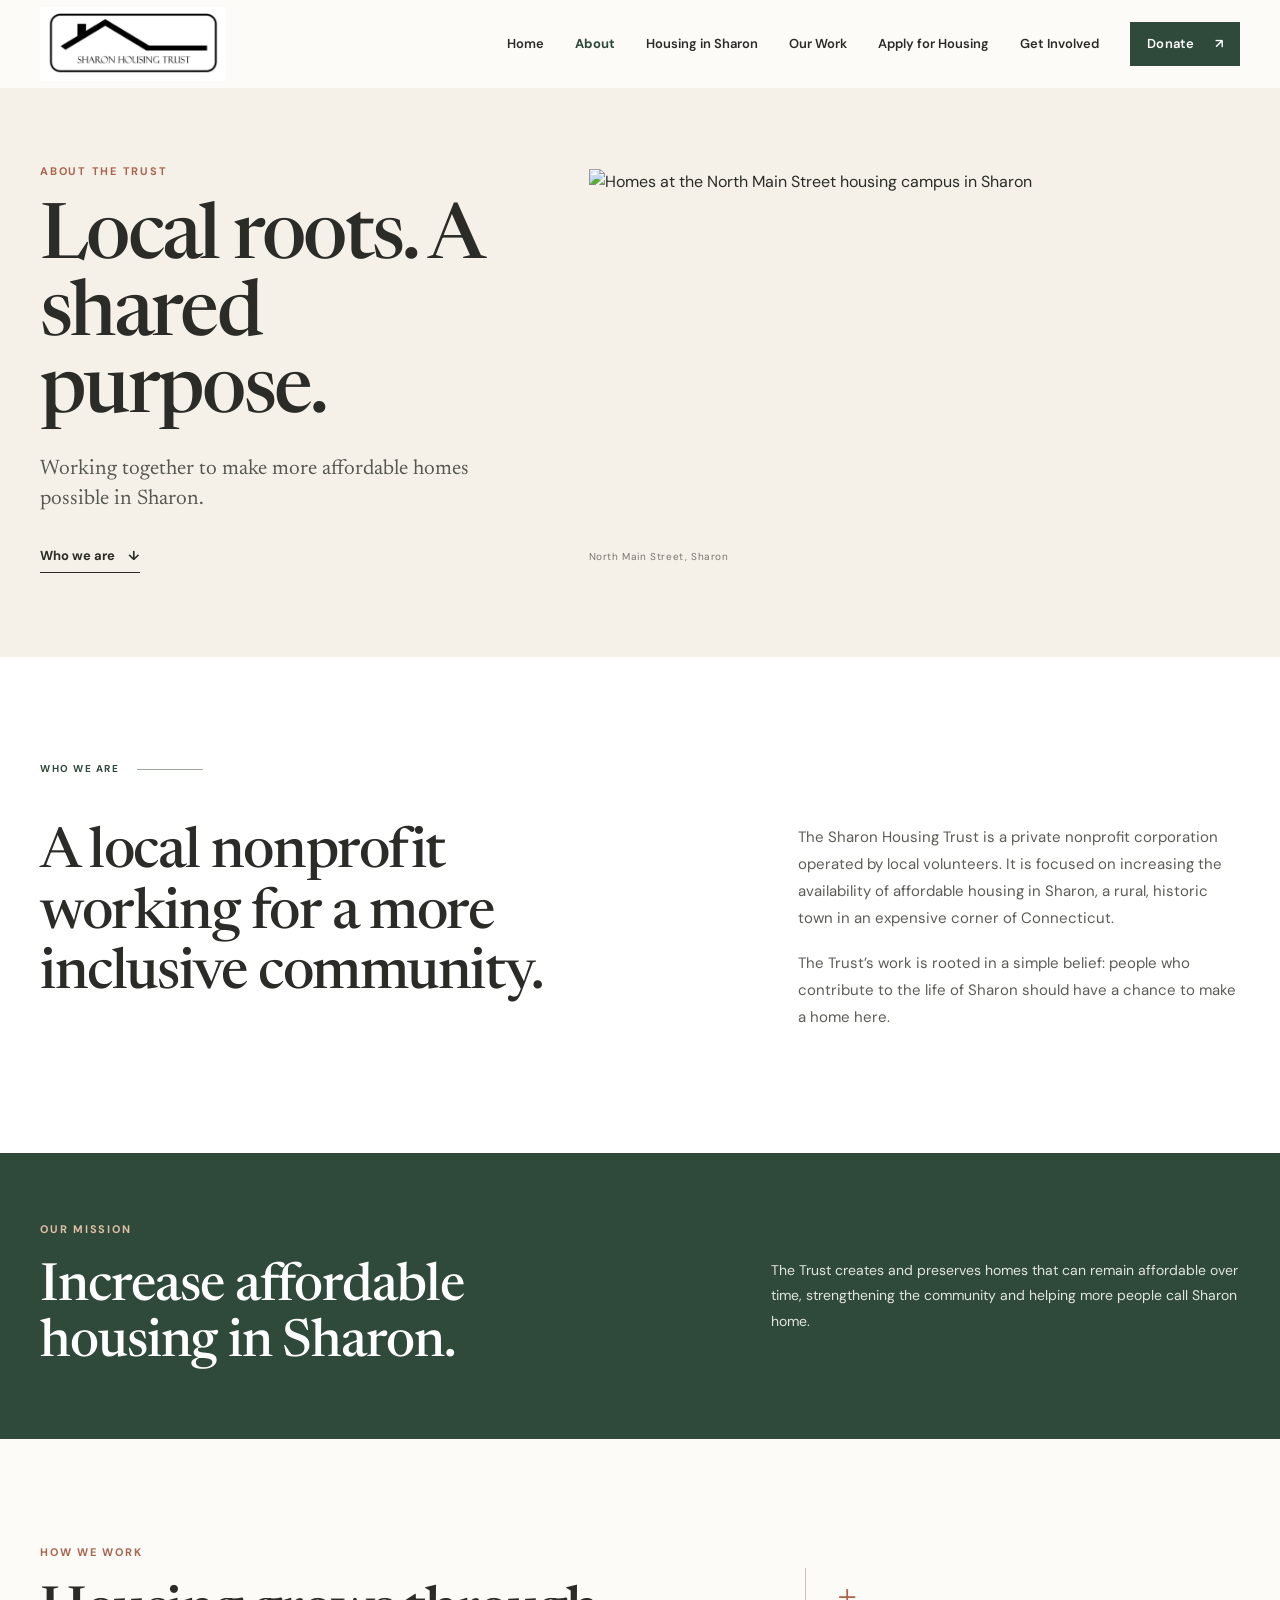
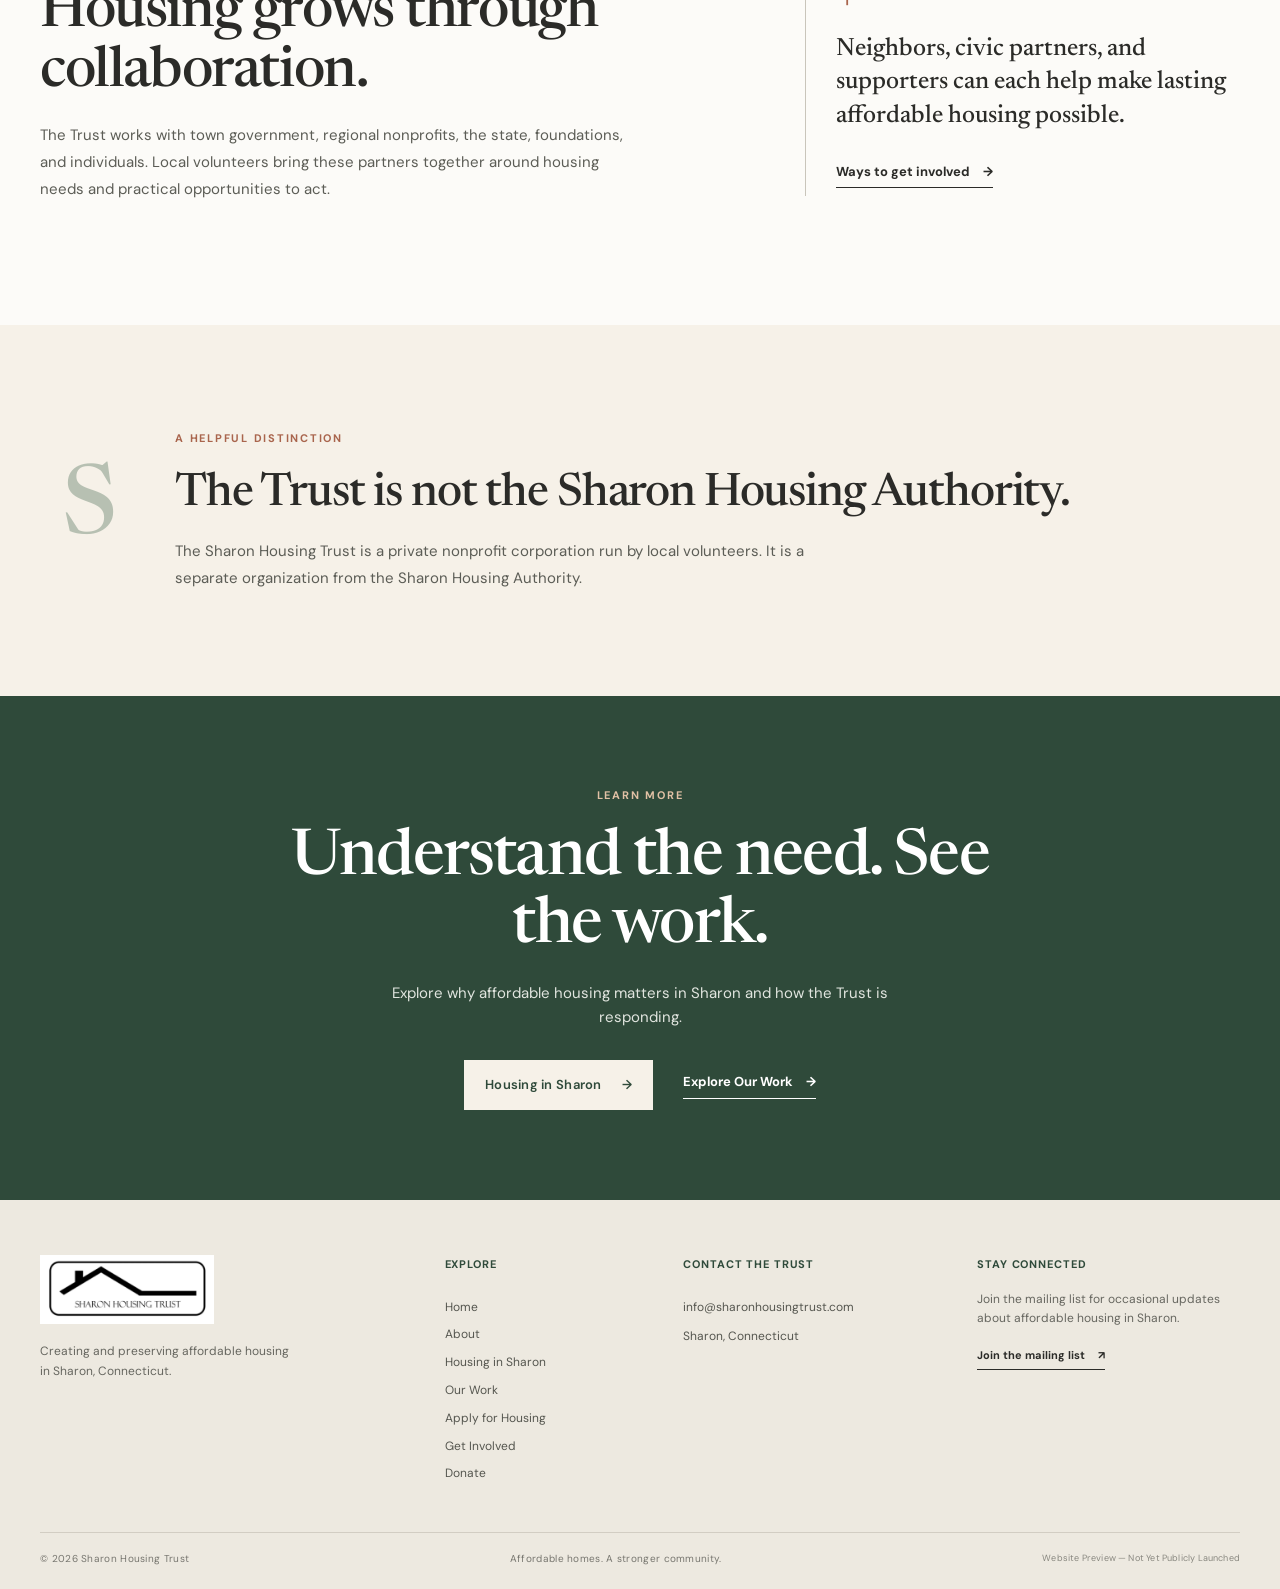
==== about.html @ d7eb0316 "Publish prepared Sharon Housing website preview" ====
<!doctype html>
<html lang="en">
<head>
  <meta charset="utf-8"><meta name="viewport" content="width=device-width, initial-scale=1">
  <meta name="googlebot" content="noindex, nofollow">
  <meta name="robots" content="noindex, nofollow"><meta name="theme-color" content="#2f4a3a">
  <meta name="description" content="Meet the Sharon Housing Trust, a local nonprofit working to increase affordable housing in Sharon, Connecticut.">
  <title>About | Sharon Housing Trust</title>
  <link rel="preconnect" href="https://fonts.googleapis.com"><link rel="preconnect" href="https://fonts.gstatic.com" crossorigin>
  <link href="https://fonts.googleapis.com/css2?family=DM+Sans:wght@400;500;600;700&family=Newsreader:opsz,wght@6..72,400;6..72,500;6..72,600&display=swap" rel="stylesheet"><link rel="stylesheet" href="styles.css">
</head>
<body class="about-page">
  <a class="skip-link" href="#main">Skip to content</a>
  <header class="site-header"><div class="header-inner"><a class="brand" href="index.html#top" aria-label="Sharon Housing Trust home"><img src="assets/sharon-housing-trust-logo.png" alt="Sharon Housing Trust"></a><button class="menu-toggle" aria-expanded="false" aria-controls="primary-nav" aria-label="Open navigation"><span></span><span></span></button><nav id="primary-nav" class="primary-nav" aria-label="Main navigation"><a href="index.html#top">Home</a><a href="about.html" aria-current="page">About</a><a href="housing-in-sharon.html">Housing in Sharon</a><a href="our-work.html">Our Work</a><a href="apply-for-housing.html">Apply for Housing</a><a href="get-involved.html">Get Involved</a><a class="button button-small" href="donate.html">Donate <span aria-hidden="true">↗</span></a></nav></div></header>
  <main id="main">
    <section class="housing-hero" aria-labelledby="page-title"><div class="housing-hero-copy"><p class="eyebrow">About the Trust</p><h1 id="page-title">Local roots. A shared purpose.</h1><p>Working together to make more affordable homes possible in Sharon.</p><a class="text-link" href="#who-we-are">Who we are <span aria-hidden="true">↓</span></a></div><figure class="housing-hero-image"><img src="assets/north-main-hero.jpg" alt="Homes at the North Main Street housing campus in Sharon"><figcaption>North Main Street, Sharon</figcaption></figure></section>
    <section class="about-intro section-pad" id="who-we-are"><div class="section-label"><span>Who we are</span><i></i></div><div class="about-intro-grid"><h2>A local nonprofit working for a more inclusive community.</h2><div><p>The Sharon Housing Trust is a private nonprofit corporation operated by local volunteers. It is focused on increasing the availability of affordable housing in Sharon, a rural, historic town in an expensive corner of Connecticut.</p><p>The Trust’s work is rooted in a simple belief: people who contribute to the life of Sharon should have a chance to make a home here.</p></div></div></section>
    <section class="mission-band"><div><p class="eyebrow eyebrow-light">Our mission</p><h2>Increase affordable housing in Sharon.</h2></div><p>The Trust creates and preserves homes that can remain affordable over time, strengthening the community and helping more people call Sharon home.</p></section>
    <section class="collaboration section-pad"><div class="collaboration-copy"><p class="eyebrow">How we work</p><h2>Housing grows through collaboration.</h2><p>The Trust works with town government, regional nonprofits, the state, foundations, and individuals. Local volunteers bring these partners together around housing needs and practical opportunities to act.</p></div><div class="collaboration-quote"><span aria-hidden="true">+</span><p>Neighbors, civic partners, and supporters can each help make lasting affordable housing possible.</p><a class="text-link" href="get-involved.html">Ways to get involved <span aria-hidden="true">→</span></a></div></section>
    <section class="distinction section-pad"><div class="distinction-mark" aria-hidden="true">S</div><div><p class="eyebrow">A helpful distinction</p><h2>The Trust is not the Sharon Housing Authority.</h2><p>The Sharon Housing Trust is a private nonprofit corporation run by local volunteers. It is a separate organization from the Sharon Housing Authority.</p></div></section>
    <section class="support"><div class="support-inner"><p class="eyebrow eyebrow-light">Learn more</p><h2>Understand the need. See the work.</h2><p>Explore why affordable housing matters in Sharon and how the Trust is responding.</p><div class="support-actions"><a class="button button-cream" href="housing-in-sharon.html">Housing in Sharon <span aria-hidden="true">→</span></a><a class="text-link light-link" href="our-work.html">Explore Our Work <span aria-hidden="true">→</span></a></div></div></section>
  </main>
  <footer class="site-footer"><div class="footer-main"><div class="footer-brand"><a href="index.html#top"><img src="assets/sharon-housing-trust-logo.png" alt="Sharon Housing Trust"></a><p>Creating and preserving affordable housing in Sharon, Connecticut.</p></div><div class="footer-links"><p class="footer-title">Explore</p><a href="index.html#top">Home</a><a href="about.html">About</a><a href="housing-in-sharon.html">Housing in Sharon</a><a href="our-work.html">Our Work</a><a href="apply-for-housing.html">Apply for Housing</a><a href="get-involved.html">Get Involved</a><a href="donate.html">Donate</a></div><div class="footer-contact"><p class="footer-title">Contact the Trust</p><a href="mailto:info@sharonhousingtrust.com">info@sharonhousingtrust.com</a><p>Sharon, Connecticut</p></div><div class="footer-news"><p class="footer-title">Stay connected</p><p>Join the mailing list for occasional updates about affordable housing in Sharon.</p><a class="text-link" href="https://sharonhousingtrust.com/subscribe">Join the mailing list <span aria-hidden="true">↗</span></a></div></div><div class="footer-bottom"><span>© 2026 Sharon Housing Trust</span><span>Affordable homes. A stronger community.</span><span class="preview-indicator">Website Preview — Not Yet Publicly Launched</span></div></footer>
  <script src="script.js"></script>
</body>
</html>
---- styles.css ----
:root{--green:#2f4a3a;--cream:#f6f1e8;--white:#fcfbf8;--charcoal:#2b2b28;--clay:#a9654d;--sage:#a8b3a2;--line:#d9d5cc;--serif:'Newsreader',Georgia,serif;--sans:'DM Sans',Arial,sans-serif}*{box-sizing:border-box}html{scroll-behavior:smooth}body{margin:0;background:var(--white);color:var(--charcoal);font-family:var(--sans);font-size:16px;line-height:1.65}a{color:inherit;text-decoration:none}a:focus-visible,button:focus-visible{outline:3px solid var(--clay);outline-offset:4px}.skip-link{position:absolute;top:-60px;left:1rem;background:white;padding:.8rem;z-index:100}.skip-link:focus{top:1rem}.site-header{height:88px;background:var(--white);position:relative;z-index:5}.header-inner{height:100%;max-width:1320px;margin:auto;padding:0 40px;display:flex;align-items:center;justify-content:space-between}.brand img{display:block;width:186px;height:auto}.primary-nav{display:flex;align-items:center;gap:31px;font-size:13px;font-weight:600}.primary-nav>a:not(.button){transition:color .2s}.primary-nav>a:not(.button):hover,.text-link:hover{color:var(--clay)}.button{display:inline-flex;align-items:center;gap:20px;padding:14px 21px;background:var(--green);color:#fff;font-size:13px;font-weight:600;letter-spacing:.02em;transition:background .2s,transform .2s}.button:hover{background:#21382b;transform:translateY(-1px)}.button-small{padding:11px 17px}.menu-toggle{display:none}.hero{min-height:650px;height:min(72vw,790px);position:relative;display:flex;align-items:center;overflow:hidden;background:var(--green);color:#fff}.hero-image{position:absolute;inset:0;width:100%;height:100%;object-fit:cover;object-position:center 47%}.hero-shade{position:absolute;inset:0;background:linear-gradient(90deg,rgba(22,37,28,.79) 0%,rgba(22,37,28,.62) 37%,rgba(22,37,28,.12) 76%),linear-gradient(0deg,rgba(20,32,25,.20),transparent 30%)}.hero-content{position:relative;max-width:1320px;width:100%;padding:0 40px;margin:0 auto}.eyebrow{text-transform:uppercase;font-size:11px;letter-spacing:.16em;font-weight:700;color:var(--clay);margin:0 0 22px}.eyebrow-light{color:#e1c1a5}.hero h1{font:500 clamp(44px,5.5vw,76px)/1.04 var(--serif);max-width:740px;margin:0 0 24px;letter-spacing:-.025em}.hero-copy{max-width:520px;font-size:17px;line-height:1.7;margin:0 0 32px;color:#f3f2ed}.hero-actions,.support-actions{display:flex;align-items:center;gap:30px}.text-link{display:inline-flex;align-items:center;gap:13px;font-size:13px;font-weight:700;border-bottom:1px solid currentColor;padding-bottom:5px;transition:color .2s}.light-link{color:white}.hero-caption{position:absolute;right:max(40px,calc((100vw - 1240px)/2));bottom:25px;font-size:11px;letter-spacing:.06em;color:rgba(255,255,255,.82)}.section-pad{padding:104px max(40px,calc((100vw - 1240px)/2))}.intro{background:var(--cream)}.section-label{display:flex;align-items:center;gap:18px;text-transform:uppercase;letter-spacing:.15em;font-weight:700;font-size:10px;color:var(--green);margin-bottom:47px}.section-label i{height:1px;max-width:66px;background:#9caa9b;flex:1}.intro-grid{display:grid;grid-template-columns:1.05fr .7fr;gap:12%;align-items:start}.intro h2,.work-heading h2,.updates-heading h2{font:500 clamp(36px,4.2vw,56px)/1.08 var(--serif);letter-spacing:-.02em;margin:0;max-width:640px}.intro-copy{max-width:460px;padding-top:4px}.intro-copy p{margin:0 0 17px;color:#55564f;font-size:15px}.intro-copy .text-link{margin-top:10px}.impact-row{border-top:1px solid #c9c5bb;margin-top:68px;padding-top:31px;display:grid;grid-template-columns:1fr 1fr 1.25fr 1fr;align-items:start;gap:24px}.impact-row div{display:flex;flex-direction:column}.impact-row strong{font:500 38px/1 var(--serif);color:var(--green);margin-bottom:12px}.impact-row span{font-size:13px;line-height:1.45;max-width:170px}.impact-row>p{font-size:11px;color:#66665f;margin:0;padding-top:2px}.impact-row small{font-size:10px;color:#85847c}.featured{display:grid;grid-template-columns:1.1fr .9fr;background:var(--white);min-height:550px}.featured-image-wrap{min-height:550px;overflow:hidden;background:#ddd}.featured-image-wrap img{width:100%;height:100%;object-fit:cover;object-position:center;display:block;transition:transform .5s}.featured-image-wrap:hover img{transform:scale(1.015)}.featured-copy{padding:80px clamp(40px,8vw,120px);display:flex;flex-direction:column;align-items:flex-start;justify-content:center}.featured-copy h2{font:500 clamp(38px,4vw,55px)/1.08 var(--serif);letter-spacing:-.02em;margin:0 0 24px}.featured-copy>p:not(.eyebrow):not(.image-note){font-size:15px;color:#5c5d56;line-height:1.75;margin:0 0 29px;max-width:470px}.button-outline{background:transparent;color:var(--green);border:1px solid var(--green)}.button-outline:hover{color:#fff}.image-note{font-size:10px;color:#85847c;margin:25px 0 0}.work-section{background:#fff}.work-heading{display:grid;grid-template-columns:1fr .7fr;gap:12%;align-items:end;margin-bottom:47px}.work-heading p{max-width:440px;color:#66665f;font-size:14px;margin:0}.work-list{border-top:1px solid var(--line)}.work-list article{display:grid;grid-template-columns:90px 1fr 70px;align-items:center;gap:24px;padding:27px 0;border-bottom:1px solid var(--line)}.work-number{font-size:11px;letter-spacing:.1em;color:var(--clay)}.work-list h3{font:500 25px/1.2 var(--serif);margin:0 0 6px}.work-list p{font-size:13px;color:#66665f;margin:0}.work-mark{font:400 30px/1 var(--serif);color:var(--sage);text-align:right}.updates{background:var(--cream)}.updates-heading{display:flex;align-items:end;justify-content:space-between;margin-bottom:43px}.updates-grid{display:grid;grid-template-columns:repeat(3,1fr);gap:28px}.update-card{min-width:0}.update-image{height:210px;background:#ddd;margin-bottom:19px;overflow:hidden}.update-image img{display:block;width:100%;height:100%;object-fit:cover;transition:transform .5s}.update-card:hover .update-image img{transform:scale(1.02)}.update-image-render img{object-position:center}.update-date{font-size:10px;text-transform:uppercase;letter-spacing:.12em;font-weight:700;color:var(--clay);margin:0 0 10px}.update-card h3{font:500 25px/1.18 var(--serif);margin:0 0 13px;max-width:360px}.update-card>p:not(.update-date){font-size:13px;color:#66665f;margin:0 0 19px;max-width:370px}.update-card .text-link{font-size:11px}.update-cta{background:var(--green);color:white;min-height:210px;padding:29px 28px;display:flex;flex-direction:column;align-items:flex-start;justify-content:center}.update-cta .update-date{color:#e1c1a5}.update-cta h3{font-size:29px}.update-cta>p:not(.update-date){color:#e2e5df}.support{background:var(--green);color:white;padding:90px 40px}.support-inner{max-width:780px;margin:auto;text-align:center}.support h2{font:500 clamp(42px,5vw,64px)/1.06 var(--serif);letter-spacing:-.025em;margin:0 auto 19px}.support-inner>p:not(.eyebrow){font-size:15px;color:#e1e5df;max-width:520px;margin:0 auto 30px}.support-actions{justify-content:center}.button-cream{background:var(--cream);color:var(--green)}.button-cream:hover{background:#fff;color:var(--green)}.site-footer{background:#ede9e0;padding:55px max(40px,calc((100vw - 1240px)/2)) 0}.footer-main{display:grid;grid-template-columns:1.3fr .7fr .9fr .95fr;gap:45px;padding-bottom:48px}.footer-brand img{width:174px;display:block;margin-bottom:18px}.footer-brand p,.footer-news>p:not(.footer-title){font-size:12px;color:#66665f;max-width:260px;margin:0}.footer-title{font-weight:700;font-size:11px;letter-spacing:.08em;text-transform:uppercase;color:var(--green);margin:0 0 17px}.footer-links,.footer-contact{display:flex;flex-direction:column;align-items:flex-start;gap:8px;font-size:12px;color:#55564f}.footer-contact p:not(.footer-title){margin:2px 0 0}.footer-news .text-link{margin-top:17px;font-size:11px}.footer-bottom{border-top:1px solid #d2cdc3;padding:18px 0 21px;display:flex;justify-content:space-between;color:#77766f;font-size:10px;letter-spacing:.03em}
@media(max-width:900px){.primary-nav{gap:17px;font-size:12px}.brand img{width:160px}.header-inner{padding:0 26px}.section-pad{padding:82px 40px}.hero-content{padding:0 40px}.hero{min-height:590px}.impact-row{grid-template-columns:repeat(3,1fr)}.impact-row>p{grid-column:1/-1}.featured-copy{padding:55px 42px}.featured-image-wrap{min-height:490px}.updates-grid{gap:20px}.update-image{height:170px}.footer-main{grid-template-columns:1fr 1fr;row-gap:35px}}
@media(max-width:680px){body{font-size:15px}.site-header{height:72px}.header-inner{padding:0 21px}.brand img{width:148px}.menu-toggle{display:flex;width:42px;height:42px;border:0;background:transparent;flex-direction:column;justify-content:center;gap:6px;align-items:center;cursor:pointer}.menu-toggle span{width:23px;height:1px;background:var(--green)}.primary-nav{display:none;position:absolute;top:72px;left:0;right:0;padding:14px 22px 25px;background:var(--white);border-top:1px solid var(--line);box-shadow:0 12px 20px #2221;align-items:stretch;gap:0;flex-direction:column}.primary-nav.is-open{display:flex}.primary-nav>a:not(.button){padding:11px 0;border-bottom:1px solid #e5e1d9}.primary-nav .button{margin-top:16px;justify-content:center}.hero{height:calc(100svh - 72px);min-height:590px;max-height:780px;align-items:flex-end}.hero-image{object-position:59% center}.hero-shade{background:linear-gradient(0deg,rgba(18,33,24,.88) 0%,rgba(18,33,24,.66) 43%,rgba(18,33,24,.09) 100%)}.hero-content{padding:0 25px 78px}.hero h1{font-size:48px;max-width:560px}.hero-copy{font-size:15px;max-width:430px}.hero-actions{gap:21px;flex-wrap:wrap}.hero-caption{right:24px;bottom:17px;font-size:9px}.section-pad{padding:66px 25px}.section-label{margin-bottom:33px}.intro-grid,.work-heading{grid-template-columns:1fr;gap:22px}.intro h2,.work-heading h2,.updates-heading h2{font-size:42px}.intro-copy{max-width:unset}.impact-row{margin-top:41px;padding-top:25px;grid-template-columns:1fr 1fr;gap:27px 16px}.impact-row strong{font-size:34px}.impact-row>p{grid-column:auto;align-self:end}.featured{grid-template-columns:1fr}.featured-image-wrap{min-height:0;height:340px}.featured-copy{padding:49px 25px 52px}.featured-copy h2{font-size:43px}.work-heading{margin-bottom:35px}.work-list article{grid-template-columns:34px 1fr 30px;gap:12px;padding:22px 0}.work-list h3{font-size:22px}.work-list p{font-size:12px}.work-mark{font-size:25px}.updates-heading{align-items:flex-start;gap:18px;flex-direction:column;margin-bottom:31px}.updates-grid{grid-template-columns:1fr;gap:37px}.update-image{height:230px}.update-card h3{font-size:27px}.update-cta{min-height:230px}.support{padding:70px 25px}.support h2{font-size:48px}.support-inner>p:not(.eyebrow){font-size:14px}.footer-main{grid-template-columns:1fr 1fr;gap:34px 20px}.footer-brand{grid-column:1/-1}.footer-bottom{gap:12px;flex-direction:column}.site-footer{padding:45px 25px 0}}
@media(prefers-reduced-motion:reduce){html{scroll-behavior:auto}*,*::before,*::after{transition-duration:.01ms!important;animation-duration:.01ms!important;animation-iteration-count:1!important}}
.featured-image-wrap{display:flex;align-items:center;justify-content:center;padding:34px;background:var(--cream)}.featured-image-wrap img{height:auto;max-height:520px;object-fit:contain}.update-image-render img{object-fit:contain;background:#e7e2d6}
@media(max-width:900px){.featured{grid-template-columns:1fr}.featured-image-wrap{min-height:0;height:auto;padding:28px 40px}.featured-image-wrap img{width:min(100%,900px);max-height:none}}
@media(max-width:680px){.featured-image-wrap{height:auto;min-height:0;padding:0}.featured-image-wrap img{height:auto;max-height:none}.update-image-render img{height:100%}}

/* Housing in Sharon editorial story page */
.housing-hero{display:grid;grid-template-columns:.82fr 1.18fr;align-items:center;gap:8%;background:var(--cream);padding:52px max(40px,calc((100vw - 1240px)/2)) 62px;min-height:480px}.housing-hero-copy{padding:22px 0}.housing-hero h1{font:500 clamp(50px,6vw,77px)/1 var(--serif);letter-spacing:-.035em;margin:0 0 22px}.housing-hero-copy>p:not(.eyebrow){font:400 21px/1.45 var(--serif);color:#55564f;margin:0 0 27px;max-width:430px}.housing-hero-image{margin:0;position:relative}.housing-hero-image img{width:100%;height:370px;object-fit:cover;object-position:center 56%;display:block}.housing-hero-image figcaption{font-size:10px;color:#77766f;letter-spacing:.06em;margin-top:10px}.need-grid{display:grid;grid-template-columns:1fr .74fr;gap:12%;align-items:center}.need-grid h2,.community h2,.prices-intro h2,.snapshot-heading h2,.trust-work-heading h2,.who-trust h2,.looking h2,.ways-heading h2,.community-feedback h2{font:500 clamp(37px,4.3vw,58px)/1.06 var(--serif);letter-spacing:-.02em;margin:0 0 24px}.lead-copy,.community-copy>p:not(.eyebrow){font-size:15px;line-height:1.8;color:#5c5d56;max-width:560px}.big-stat{border-left:1px solid #c9c5bb;padding:20px 0 20px 42px;display:flex;flex-direction:column;align-items:flex-start}.big-stat strong,.community-stat>strong{font:500 clamp(82px,11vw,142px)/.85 var(--serif);color:var(--green);letter-spacing:-.05em}.big-stat span,.community-stat>span{font:400 21px/1.35 var(--serif);max-width:310px;margin:20px 0 17px}.big-stat small,.community-stat small{font-size:10px;color:#77766f;line-height:1.5}.community{display:grid;grid-template-columns:1fr .72fr;gap:12%;background:#fff;align-items:center}.community-copy>p:not(.eyebrow){margin:0 0 16px}.community-stat{background:var(--cream);padding:38px 40px}.community-stat>strong{font-size:90px}.community-stat>span{display:block;font-size:18px;margin:13px 0}.income-details{margin-top:24px;border-top:1px solid #c9c5bb;padding-top:15px}.income-details summary{cursor:pointer;font-size:12px;font-weight:700;color:var(--green);list-style:none;display:flex;justify-content:space-between;gap:15px}.income-details summary::-webkit-details-marker{display:none}.income-details summary::after{content:'+';font-size:19px;line-height:1}.income-details[open] summary::after{content:'−'}.income-table-wrap{overflow-x:auto}.income-details table{width:100%;border-collapse:collapse;margin-top:15px;font-size:12px}.income-details caption{text-align:left;font-weight:700;color:var(--green);margin-bottom:8px}.income-details th,.income-details td{text-align:left;padding:8px 5px;border-bottom:1px solid #d8d3ca}.income-details th:last-child,.income-details td:last-child{text-align:right}.table-note{font-size:10px;color:#77766f;line-height:1.5;margin:10px 0 0}.home-prices{background:var(--cream)}.prices-layout{display:grid;grid-template-columns:.68fr 1.32fr;align-items:center;gap:7%}.prices-intro h2{font-size:clamp(38px,4vw,53px)}.prices-intro>p{font-size:13px;line-height:1.75;color:#66665f}.price-highlight{border-top:1px solid #c9c5bb;margin-top:32px;padding-top:22px;display:flex;flex-direction:column;align-items:flex-start}.price-highlight strong{font:500 clamp(45px,5vw,68px)/1 var(--serif);color:var(--green);letter-spacing:-.035em}.price-highlight span{font-size:12px;max-width:240px;margin:10px 0}.price-highlight small{font-size:10px;color:#77766f}.price-chart{margin:0;min-width:0}.price-chart svg{display:block;width:100%;height:auto;overflow:visible}.chart-grid line{stroke:#d3cec4;stroke-width:1}.chart-y-labels text,.chart-years text{font-family:var(--sans);fill:#686961;font-size:13px;text-anchor:end}.chart-years text{text-anchor:middle;font-size:11px}.chart-line{fill:none;stroke:var(--green);stroke-width:4;stroke-linecap:round;stroke-linejoin:round}.price-chart figcaption{font-size:10px;line-height:1.5;color:#77766f;margin:3px 0 0 9.4%}.market-snapshot{background:var(--green);color:#fff}.snapshot-heading{display:grid;grid-template-columns:1fr .65fr;gap:12%;align-items:end;margin-bottom:41px}.snapshot-heading .eyebrow{color:#e1c1a5}.snapshot-heading h2{margin:0}.snapshot-heading>p{color:#e1e5df;font-size:13px;line-height:1.7;margin:0}.market-panels{display:grid;grid-template-columns:1fr 1fr;gap:38px}.market-panel{border-top:1px solid #819185;padding-top:16px}.market-label{margin:0 0 20px;text-transform:uppercase;font-size:11px;letter-spacing:.14em;color:#e1c1a5;font-weight:700}.market-averages{display:grid;grid-template-columns:1fr 1.15fr;gap:18px;padding-bottom:22px;border-bottom:1px solid #819185}.market-averages div{display:flex;flex-direction:column;gap:5px}.market-averages strong{font:500 clamp(38px,4.5vw,58px)/1 var(--serif);letter-spacing:-.03em}.market-averages span{font-size:11px;color:#e1e5df}.market-thresholds{padding-top:12px}.market-thresholds p{margin:6px 0;color:#e1e5df;font-size:13px}.market-thresholds strong{font:500 22px var(--serif);color:#fff;margin-right:4px}.market-thresholds .market-zero{color:#f0c7ac;font-weight:700}.snapshot-source{font-size:10px;color:#ccd4cd;margin:28px 0 0}.trust-work{background:#fff}.trust-work-heading{display:grid;grid-template-columns:1fr .65fr;gap:10%;align-items:end;margin-bottom:46px}.trust-work-heading h2{max-width:600px;margin:0}.trust-work-heading>p{font-size:13px;line-height:1.7;color:#66665f;margin:0}.project-stories{display:grid;grid-template-columns:repeat(3,1fr);gap:27px}.project-story{min-width:0}.project-photo{display:block;background:var(--cream);overflow:hidden;height:245px;margin-bottom:21px}.project-photo img{display:block;width:100%;height:100%;object-fit:cover;transition:transform .4s}.project-story:first-child .project-photo img{object-position:center 48%}.project-story:nth-child(2) .project-photo img{object-position:center;object-fit:contain}.project-story:hover .project-photo img{transform:scale(1.015)}.project-story-copy .eyebrow{font-size:9px;margin-bottom:10px}.project-story h3{font:500 27px/1.13 var(--serif);margin:0 0 12px}.project-story-copy>p:not(.eyebrow){font-size:12px;line-height:1.65;color:#66665f;min-height:60px;margin:0 0 17px}.project-story .text-link{font-size:11px}.project-cta{margin-top:44px}.who-trust{display:grid;grid-template-columns:1fr 1fr;gap:12%;align-items:center;background:var(--green);color:#fff;padding:75px max(40px,calc((100vw - 1240px)/2))}.who-trust .eyebrow{color:#e1c1a5}.who-trust h2{font-size:clamp(36px,4vw,52px);margin:0}.who-copy>p{font-size:14px;line-height:1.8;color:#e2e5df;margin:0 0 17px}.who-copy .text-link{margin-top:8px}.looking{display:grid;grid-template-columns:1fr .7fr;gap:12%;align-items:center;background:var(--cream)}.looking h2{font-size:clamp(38px,4.2vw,54px)}.looking-copy>p:not(.eyebrow){font-size:14px;line-height:1.8;color:#5c5d56;max-width:580px;margin:0 0 25px}.looking-copy .button{max-width:100%;text-align:left}.looking-detail{display:flex;flex-direction:column;gap:25px}.income-details-dark{border-color:#c9c5bb;margin-top:0}.sale-plan{border-top:1px solid #c9c5bb;padding-top:21px;display:grid;grid-template-columns:38px 1fr;gap:15px}.sale-plan-mark{font:400 27px var(--serif);color:var(--clay)}.sale-plan .eyebrow{font-size:9px;margin:0 0 8px}.sale-plan p:last-child{font-size:12px;line-height:1.7;color:#5c5d56;margin:0}.ways-to-help{background:#fff}.ways-heading{display:grid;grid-template-columns:1fr .68fr;gap:12%;align-items:end;margin-bottom:41px}.ways-heading h2{margin:0;max-width:590px}.ways-heading>p{font-size:13px;line-height:1.7;color:#66665f;margin:0}.ways-list{border-top:1px solid var(--line)}.ways-list article{display:grid;grid-template-columns:55px 1fr auto;align-items:center;gap:25px;padding:23px 0;border-bottom:1px solid var(--line)}.ways-list h3{font:500 23px/1.2 var(--serif);margin:0 0 4px}.ways-list article>div p{font-size:12px;line-height:1.6;color:#66665f;margin:0;max-width:620px}.ways-list .text-link{font-size:11px;white-space:nowrap}.community-feedback{display:grid;grid-template-columns:100px 1fr;gap:25px;background:var(--cream);align-items:start}.feedback-mark{font:500 130px/.8 var(--serif);color:#b7c0b2}.community-feedback h2{margin-bottom:14px}.community-feedback>div:last-child>p{font-size:14px;line-height:1.75;color:#5c5d56;max-width:740px}.community-feedback .feedback-note{font-size:11px;color:#77766f}.housing-final-cta .support-inner{max-width:850px}.housing-final-cta .support-actions{gap:24px;flex-wrap:wrap}
@media(max-width:900px){.housing-hero{grid-template-columns:.85fr 1.15fr;gap:5%;padding-left:40px;padding-right:40px;min-height:400px}.housing-hero-image img{height:310px}.need-grid,.community,.prices-layout,.looking{gap:7%}.project-stories{gap:19px}.project-photo{height:200px}.project-story h3{font-size:24px}.project-story-copy>p:not(.eyebrow){min-height:85px}.who-trust{gap:7%;padding-left:40px;padding-right:40px}.ways-list article{grid-template-columns:40px 1fr auto;gap:18px}}
@media(max-width:680px){.housing-hero{grid-template-columns:1fr;gap:32px;padding:48px 25px 32px;min-height:0}.housing-hero-copy{padding:0}.housing-hero h1{font-size:56px}.housing-hero-copy>p:not(.eyebrow){font-size:19px}.housing-hero-image img{height:240px}.housing-page .section-pad{padding:65px 25px}.need-grid,.community,.prices-layout,.snapshot-heading,.trust-work-heading,.who-trust,.looking,.ways-heading{grid-template-columns:1fr;gap:30px}.need-grid h2,.community h2,.prices-intro h2,.snapshot-heading h2,.trust-work-heading h2,.who-trust h2,.looking h2,.ways-heading h2,.community-feedback h2{font-size:42px}.big-stat{border-left:0;border-top:1px solid #c9c5bb;padding:25px 0 0}.big-stat strong{font-size:100px}.community-stat{padding:28px 24px}.community-stat>strong{font-size:80px}.prices-layout{gap:40px}.price-highlight{margin-top:22px}.price-chart{overflow-x:auto;padding-bottom:5px}.price-chart svg{min-width:620px}.price-chart figcaption{margin-left:58px;min-width:540px}.market-panels{grid-template-columns:1fr;gap:33px}.snapshot-heading{margin-bottom:32px}.market-averages strong{font-size:48px}.project-stories{grid-template-columns:1fr;gap:35px}.project-photo{height:245px}.project-story-copy>p:not(.eyebrow){min-height:0}.trust-work-heading{margin-bottom:34px}.who-trust{padding:62px 25px}.looking{gap:35px}.looking-copy .button{font-size:12px;padding:13px 15px;gap:10px}.ways-heading{margin-bottom:30px}.ways-list article{grid-template-columns:27px 1fr;gap:12px;padding:20px 0}.ways-list article>.text-link{grid-column:2;justify-self:start;margin-top:5px}.ways-list h3{font-size:22px}.community-feedback{grid-template-columns:48px 1fr;gap:11px}.feedback-mark{font-size:77px}.community-feedback>div:last-child>p{font-size:13px}.housing-final-cta .support-actions{gap:18px}.housing-final-cta .button{justify-content:center}}


/* Seven primary links need a compact, accessible menu at tablet widths. */
@media (min-width:681px) and (max-width:1100px){
  .site-header{height:72px}
  .header-inner{padding:0 26px}
  .brand img{width:160px}
  .menu-toggle{display:flex;width:42px;height:42px;border:0;background:transparent;flex-direction:column;justify-content:center;gap:6px;align-items:center;cursor:pointer}
  .menu-toggle span{width:23px;height:1px;background:var(--green)}
  .primary-nav{display:none;position:absolute;top:72px;left:0;right:0;padding:14px 26px 25px;background:var(--white);border-top:1px solid var(--line);box-shadow:0 12px 20px #2221;align-items:stretch;gap:0;flex-direction:column}
  .primary-nav.is-open{display:flex}
  .primary-nav>a:not(.button){padding:11px 0;border-bottom:1px solid #e5e1d9}
  .primary-nav .button{margin-top:16px;justify-content:center}
}
/* Show the whole architectural rendering in the featured project frame. */
.featured-image-wrap{background:var(--cream)}
.featured-image-wrap img{object-fit:contain;object-position:center;transform:none!important}
@media(max-width:900px){.featured-image-wrap{background:var(--cream)}}
@media(max-width:680px){.featured-image-wrap img{width:100%;height:auto;object-fit:contain}}

/* New audience pages share the Trust's editorial palette and type scale. */
.about-intro{background:#fff}
.about-intro-grid,.our-approach-grid{display:grid;grid-template-columns:1fr .72fr;gap:12%;align-items:start}
.about-intro-grid h2,.our-approach-grid h2,.collaboration h2,.distinction h2{font:500 clamp(38px,4.4vw,58px)/1.07 var(--serif);letter-spacing:-.025em;margin:0}
.about-intro-grid>div p,.our-approach-grid>p,.collaboration-copy>p:not(.eyebrow),.distinction>div>p:not(.eyebrow){font-size:15px;line-height:1.8;color:#5c5d56;margin:0 0 18px}
.mission-band{display:grid;grid-template-columns:1fr .8fr;gap:12%;align-items:center;padding:67px max(40px,calc((100vw - 1240px)/2));background:var(--green);color:#fff}
.mission-band .eyebrow,.apply-help .eyebrow{color:#e1c1a5}
.mission-band h2,.apply-help h2{font:500 clamp(37px,4.1vw,54px)/1.06 var(--serif);letter-spacing:-.02em;margin:0}
.mission-band>p{font-size:14px;line-height:1.8;color:#e2e5df;margin:0}
.collaboration{display:grid;grid-template-columns:1fr .7fr;gap:12%;align-items:center}
.collaboration h2,.distinction h2{margin:0 0 19px}
.collaboration-copy>p:not(.eyebrow){max-width:600px}
.collaboration-quote{border-left:1px solid #c9c5bb;padding:8px 0 8px 30px}
.collaboration-quote>span{font:500 42px/1 var(--serif);color:var(--clay)}
.collaboration-quote p{font:500 25px/1.35 var(--serif);margin:15px 0 24px}
.distinction{display:grid;grid-template-columns:100px 1fr;gap:35px;align-items:center;background:var(--cream)}
.distinction-mark{font:500 96px/.9 var(--serif);color:#b7c0b2;text-align:center}
.distinction h2{font-size:clamp(34px,3.6vw,48px)}
.distinction>div>p:not(.eyebrow){max-width:670px;margin-bottom:0}
.our-approach{background:var(--cream)}
.north-main-feature{display:grid;grid-template-columns:1.08fr .92fr;background:#fff;align-items:stretch}
.north-main-images{display:grid;grid-template-columns:1.05fr .95fr;gap:8px;min-width:0;min-height:590px;background:var(--cream);overflow:hidden}
.north-main-images img{display:block;width:100%;height:100%;min-width:0;object-fit:cover}
.north-main-images .north-main-future{object-fit:contain;background:#eee9df}
.north-main-copy{padding:70px clamp(32px,6vw,82px);display:flex;flex-direction:column;align-items:flex-start;justify-content:center}
.north-main-copy h2{font:500 clamp(38px,4vw,54px)/1.06 var(--serif);letter-spacing:-.025em;margin:0 0 22px}
.north-main-copy>p:not(.eyebrow):not(.image-note){font-size:14px;line-height:1.8;color:#5c5d56;margin:0 0 17px}
.north-main-copy .button{margin-top:5px}
.project-detail-section{background:var(--cream)}
.project-detail{display:grid;grid-template-columns:1.1fr .9fr;gap:9%;align-items:center}
.project-detail figure,.silver-lake-feature figure{margin:0;min-width:0}
.project-detail figure img{display:block;width:100%;height:410px;object-fit:contain;background:#eee9df}
.project-detail figcaption,.silver-lake-feature figcaption{font-size:10px;color:#77766f;margin-top:10px}
.project-detail h2,.silver-lake-feature h2{font:500 clamp(37px,4vw,52px)/1.07 var(--serif);letter-spacing:-.02em;margin:0 0 17px}
.project-detail div>p:not(.eyebrow),.silver-lake-copy>p:not(.eyebrow){font-size:14px;line-height:1.8;color:#5c5d56;margin:0 0 23px}
.silver-lake-feature{display:grid;grid-template-columns:.85fr 1.15fr;gap:9%;align-items:center;background:#fff;padding:82px max(40px,calc((100vw - 1240px)/2))}
.silver-lake-feature figure img{display:block;width:100%;height:390px;object-fit:contain;background:var(--cream)}
.apply-hero{background:var(--cream);padding:82px max(25px,calc((100vw - 940px)/2)) 88px}
.apply-hero h1{font:500 clamp(47px,6vw,72px)/1.02 var(--serif);letter-spacing:-.03em;max-width:820px;margin:0 0 22px}
.apply-hero>p:not(.eyebrow){font-size:17px;line-height:1.75;color:#5c5d56;max-width:700px;margin:0 0 27px}
.involved-hero h1{max-width:850px}
.application-grid{display:grid;grid-template-columns:1fr .8fr;gap:10%;align-items:start}
.application-grid h2{font:500 clamp(35px,3.8vw,49px)/1.08 var(--serif);letter-spacing:-.02em;margin:0 0 18px}
.application-grid>div>p{font-size:14px;line-height:1.8;color:#5c5d56;margin:0 0 16px}
.application-income{background:var(--cream);padding:25px}
.income-details{border-top:1px solid #c9c5bb}
.income-details summary{font-weight:700;font-size:13px;padding:12px 0;cursor:pointer;color:var(--green)}
.income-table-wrap{overflow-x:auto}
.income-table-wrap table{width:100%;border-collapse:collapse;font-size:12px;text-align:left}
.income-table-wrap caption{text-align:left;font-weight:700;font-size:12px;margin:3px 0 8px}
.income-table-wrap th,.income-table-wrap td{padding:8px 6px;border-bottom:1px solid #d9d5cc}
.income-table-wrap th{font-size:10px;color:#66665f}
.table-note{font-size:10px;line-height:1.5;color:#77766f;margin:12px 0 0}
.application-options{background:#fff}
.application-list{border-top:1px solid var(--line)}
.application-list article{display:grid;grid-template-columns:45px 1fr auto;align-items:center;gap:23px;padding:27px 0;border-bottom:1px solid var(--line)}
.application-list h2{font:500 27px/1.2 var(--serif);margin:0 0 9px}
.application-list article>div>p:not(.eyebrow){font-size:13px;line-height:1.7;color:#66665f;max-width:760px;margin:0 0 11px}
.application-list article .eyebrow{font-size:9px;margin:0 0 7px}
.application-list article>.text-link{font-size:11px;white-space:nowrap}
.manager-contact a{text-decoration:underline;text-underline-offset:3px}
.apply-help{display:flex;align-items:center;justify-content:space-between;gap:35px;background:var(--green);color:white;padding:64px max(40px,calc((100vw - 1100px)/2))}
.apply-help>div{max-width:620px}
.apply-help h2{margin:0 0 13px}
.apply-help>div>p:not(.eyebrow){font-size:13px;color:#e2e5df;margin:0}
.apply-help .button{white-space:nowrap}
.ways-heading{display:grid;grid-template-columns:1fr .68fr;gap:12%;align-items:end;margin-bottom:41px}
.ways-heading h2{font:500 clamp(37px,4.2vw,55px)/1.07 var(--serif);letter-spacing:-.02em;margin:0;max-width:590px}
.ways-heading>p{font-size:13px;line-height:1.7;color:#66665f;margin:0}
.ways-list{border-top:1px solid var(--line)}
.ways-list article{display:grid;grid-template-columns:50px 1fr auto;align-items:center;gap:24px;padding:25px 0;border-bottom:1px solid var(--line)}
.ways-list h3{font:500 25px/1.2 var(--serif);margin:0 0 5px}
.ways-list article>div p{font-size:13px;line-height:1.65;color:#66665f;margin:0;max-width:660px}
.ways-list .text-link{font-size:11px;white-space:nowrap}
.share-ideas{display:grid;grid-template-columns:100px 1fr;gap:26px;align-items:start;background:var(--cream)}
.share-ideas h2{font:500 clamp(37px,4.2vw,55px)/1.07 var(--serif);margin:0 0 14px}
.share-ideas>div:last-child>p:not(.eyebrow){font-size:14px;line-height:1.75;color:#5c5d56;max-width:760px}
.share-ideas .feedback-note{font-size:11px;color:#77766f}
@media(max-width:900px){
  .mission-band{padding-left:40px;padding-right:40px}
  .north-main-feature{grid-template-columns:1fr}
  .north-main-images{min-height:400px}
  .north-main-copy{padding:55px 40px}
  .application-grid{gap:6%}
  .application-list article{grid-template-columns:38px 1fr;gap:18px}
  .application-list article>.text-link{grid-column:2;justify-self:start}
  .ways-list article{grid-template-columns:40px 1fr auto;gap:18px}
}
@media(max-width:680px){
  .about-intro-grid,.our-approach-grid,.mission-band,.collaboration,.application-grid,.project-detail,.silver-lake-feature{grid-template-columns:1fr;gap:28px}
  .mission-band{padding:56px 25px}
  .collaboration{gap:24px}
  .collaboration-quote{padding-left:22px}
  .distinction{grid-template-columns:48px 1fr;gap:13px}
  .distinction-mark{font-size:65px}
  .about-intro-grid h2,.our-approach-grid h2,.collaboration h2{font-size:42px}
  .north-main-images{grid-template-columns:1fr;min-height:0}
  .north-main-images img{height:240px}
  .north-main-copy{padding:48px 25px}
  .project-detail figure img{height:260px}
  .silver-lake-feature{padding:56px 25px;gap:27px}
  .silver-lake-feature figure img{height:260px}
  .apply-hero{padding:57px 25px 62px}
  .apply-hero h1{font-size:48px}
  .apply-hero>p:not(.eyebrow){font-size:15px}
  .application-guidance.section-pad,.application-options.section-pad,.ways-to-help.section-pad{padding:65px 25px}
  .application-grid h2{font-size:40px}
  .application-income{padding:19px}
  .application-list article{grid-template-columns:27px 1fr;gap:12px;padding:22px 0}
  .application-list h2{font-size:23px}
  .application-list article>.text-link{grid-column:2;justify-self:start}
  .apply-help{padding:50px 25px;align-items:flex-start;flex-direction:column}
  .apply-help .button{white-space:normal}
  .ways-heading{grid-template-columns:1fr;gap:17px}
  .ways-heading h2{font-size:42px}
  .ways-list article{grid-template-columns:27px 1fr;gap:12px;padding:20px 0}
  .ways-list article>.text-link{grid-column:2;justify-self:start;margin-top:6px}
  .ways-list h3{font-size:23px}
  .share-ideas{grid-template-columns:48px 1fr;gap:11px;padding:65px 25px}
  .feedback-mark{font-size:77px}
  .share-ideas h2{font-size:42px}
  .share-ideas>div:last-child>p:not(.eyebrow){font-size:13px}
}

/* Color shifts requested for the housing affordability story. */
.housing-page .community{background:var(--green);color:#fff}
.housing-page .community .eyebrow{color:#e1c1a5}
.housing-page .community h2{color:#fff}
.housing-page .community-copy>p:not(.eyebrow){color:#e2e5df}
.housing-page .community-stat{background:var(--cream);color:var(--charcoal)}
.housing-page .community-stat>strong{color:var(--green)}
.housing-page .community-stat>span{color:var(--charcoal)}
.housing-page .community-stat small{color:#77766f}
.housing-page .market-snapshot{background:var(--white);color:var(--charcoal)}
.housing-page .snapshot-heading .eyebrow{color:var(--clay)}
.housing-page .snapshot-heading>p{color:#5c5d56}
.housing-page .market-panel{border-color:var(--line)}
.housing-page .market-label{color:var(--clay)}
.housing-page .market-averages{border-color:var(--line)}
.housing-page .market-averages strong{color:var(--green)}
.housing-page .market-averages span,.housing-page .market-thresholds p{color:#5c5d56}
.housing-page .market-thresholds strong{color:var(--green)}
.housing-page .market-thresholds .market-zero{color:var(--clay)}
.housing-page .snapshot-source{color:#77766f}

/* Keep every primary page link visible at tablet widths. */
.primary-nav>[aria-current="page"]:not(.button){font-weight:700;color:var(--green)}
@media(min-width:681px) and (max-width:1100px){
  .header-inner{gap:14px;padding-left:20px;padding-right:20px}
  .brand{flex:0 0 auto}
  .brand img{width:clamp(96px,14vw,145px)}
  .menu-toggle{display:none}
  .primary-nav{display:flex;position:static;inset:auto;padding:0;background:transparent;border:0;box-shadow:none;align-items:center;justify-content:flex-end;gap:clamp(6px,1.15vw,13px);flex-direction:row;flex:1;min-width:0;font-size:clamp(9px,1.15vw,12px);white-space:nowrap}
  .primary-nav>a:not(.button){padding:0;border:0}
  .primary-nav .button-small{margin:0;padding:8px 9px;gap:6px;font-size:clamp(9px,1.05vw,11px)}
}

/* Donate page and architectural donor recognition wall. */
.donate-intro{min-height:400px;display:grid;grid-template-columns:1.15fr .55fr;gap:10%;align-items:center;background:var(--cream);padding:75px max(40px,calc((100vw - 1240px)/2))}
.donate-intro-copy{max-width:740px}
.donate-intro h1{font:500 clamp(48px,6vw,76px)/1.02 var(--serif);letter-spacing:-.035em;margin:0 0 20px;max-width:760px}
.donate-intro-copy>p:not(.eyebrow):not(.donate-method-note){font-size:16px;line-height:1.75;color:#5c5d56;max-width:610px;margin:0 0 27px}
.donate-method-note{font-size:11px;line-height:1.6;color:#77766f;max-width:470px;margin:17px 0 0}
.donate-intro-mark{height:220px;max-width:340px;width:100%;justify-self:end;display:flex;align-items:center;justify-content:center;flex-direction:column;border:1px solid #c9c3b8;color:var(--green);position:relative;background:linear-gradient(145deg,rgba(255,255,255,.36),transparent 70%)}
.donate-intro-mark span{font:500 90px/.8 var(--serif);transform:translateY(-8px)}
.donate-intro-mark i{width:90px;height:1px;background:#b4ae9f;margin:10px 0 14px}
.donate-intro-mark small{text-transform:uppercase;letter-spacing:.16em;font-size:9px;color:#77766f}
.donor-recognition{background:var(--white)}
.donor-heading{display:grid;grid-template-columns:1.05fr .75fr;gap:12%;align-items:end;margin-bottom:43px}
.donor-heading h2{font:500 clamp(40px,4.8vw,62px)/1.05 var(--serif);letter-spacing:-.025em;margin:0}
.donor-heading-copy>p:first-child{font:400 20px/1.5 var(--serif);color:#55564f;margin:0 0 13px}
.donor-heading-copy .donor-placeholder-note{font-size:10px;color:#85847c;margin:0}
.donor-wall-frame{max-width:1240px;margin:0 auto;padding:21px;background:#948a7a;border:1px solid #827968;box-shadow:inset 0 1px 0 rgba(255,255,255,.45),inset 0 -2px 5px rgba(48,43,35,.24)}
.donor-wall-heading,.donor-wall-footer{display:flex;align-items:center;justify-content:space-between;color:#e7dfd2;text-transform:uppercase;letter-spacing:.15em;font-size:9px;padding:0 3px 15px}
.donor-wall-footer{padding:15px 3px 0}
.donor-wall{list-style:none;margin:0;padding:0;display:grid;grid-template-columns:repeat(6,minmax(0,1fr));grid-auto-rows:74px;grid-auto-flow:dense;gap:7px;background:#8d8373}
.donor-stone{--stone:#c1b6a3;position:relative;isolation:isolate;display:flex;align-items:center;justify-content:center;min-width:0;padding:8px;text-align:center;overflow:hidden;border:1px solid rgba(77,68,55,.32);border-top-color:rgba(255,255,255,.35);border-radius:2px;color:#514a40;font:500 clamp(13px,1.25vw,17px)/1.22 var(--serif);text-shadow:0 1px 0 rgba(255,255,255,.62),0 -1px 0 rgba(44,38,31,.34);background-color:var(--stone);background-image:radial-gradient(ellipse at 22% 18%,rgba(255,255,255,.25),transparent 43%),radial-gradient(ellipse at 78% 86%,rgba(57,48,36,.08),transparent 46%),linear-gradient(165deg,rgba(255,255,255,.14),transparent 48%,rgba(69,59,45,.07));box-shadow:inset 0 1px 1px rgba(255,255,255,.52),inset 0 -2px 3px rgba(58,49,38,.18),0 1px 1px rgba(47,42,34,.12)}
.donor-stone::after{content:"";position:absolute;z-index:-1;inset:0;opacity:.24;pointer-events:none;background:repeating-linear-gradient(171deg,transparent 0 17px,rgba(86,75,59,.045) 18px,transparent 19px 33px)}
.donor-stone-wide{grid-column:span 2}
.donor-stone-tall{grid-row:span 2}
.donor-tone-0{--stone:#c4baa8}.donor-tone-1{--stone:#bdb29f}.donor-tone-2{--stone:#c8bead}.donor-tone-3{--stone:#b9af9e}.donor-tone-4{--stone:#c2b8a7}.donor-tone-5{--stone:#c6bcaa}
.donate-closing{display:flex;align-items:center;justify-content:space-between;gap:40px;padding:62px max(40px,calc((100vw - 1100px)/2));background:var(--green);color:#fff}
.donate-closing>div{max-width:700px}
.donate-closing .eyebrow{margin-bottom:14px}
.donate-closing h2{font:500 clamp(38px,4.4vw,54px)/1.06 var(--serif);letter-spacing:-.02em;margin:0 0 12px}
.donate-closing>div>p:last-child{font-size:13px;color:#e2e5df;margin:0}
.donate-closing .button{white-space:nowrap}
@media(max-width:900px){
  .donate-intro{grid-template-columns:1fr .35fr;gap:6%;padding-top:65px;padding-bottom:65px}
  .donate-intro-mark{height:190px}
  .donor-wall{grid-template-columns:repeat(4,minmax(0,1fr));grid-auto-rows:70px}
}
@media(max-width:680px){
  .donate-intro{grid-template-columns:1fr;padding:55px 25px 48px;gap:28px}
  .donate-intro h1{font-size:49px}
  .donate-intro-mark{display:none}
  .donor-heading{grid-template-columns:1fr;gap:17px;margin-bottom:30px}
  .donor-heading h2{font-size:43px}
  .donor-heading-copy>p:first-child{font-size:18px}
  .donor-wall-frame{padding:12px}
  .donor-wall{grid-template-columns:repeat(2,minmax(0,1fr));grid-auto-rows:66px;gap:5px}
  .donor-stone{font-size:14px;padding:7px}
  .donor-wall-heading,.donor-wall-footer{font-size:8px;letter-spacing:.1em}
  .donate-closing{padding:48px 25px;align-items:flex-start;flex-direction:column;gap:24px}
  .donate-closing h2{font-size:42px}
}

/* The recognition wall is architectural decoration, not a set of controls. */
.donor-wall-frame{background:#918777;border-color:#817665;box-shadow:none}
.donor-wall{background:#8f8576;gap:6px}
.donor-stone{border:0;border-radius:0;color:#564f45;text-shadow:0 -1px 0 rgba(239,231,215,.72),0 1px 1px rgba(67,59,49,.52);background-image:linear-gradient(180deg,rgba(76,66,52,.045),transparent 22%,rgba(255,255,255,.05) 72%,rgba(72,62,48,.055)),repeating-linear-gradient(173deg,transparent 0 22px,rgba(88,77,60,.035) 23px,transparent 24px 38px);box-shadow:inset 0 1px 1px rgba(255,255,255,.16),inset 0 -1px 1px rgba(62,53,42,.19);cursor:default;transition:none}
.donor-stone::after{opacity:.12}
.donor-stone:hover{transform:none;filter:none;box-shadow:inset 0 1px 1px rgba(255,255,255,.16),inset 0 -1px 1px rgba(62,53,42,.19)}
.donor-wall{gap:5px;background:#877d6e}
.donor-stone{border:1px solid rgba(78,69,57,.27);border-radius:1px;color:#514a40;text-shadow:0 -1px 1px rgba(65,57,47,.55),0 1px 0 rgba(239,231,215,.68);box-shadow:none;background-image:linear-gradient(180deg,rgba(76,66,52,.035),transparent 25%,rgba(255,255,255,.035) 76%,rgba(72,62,48,.045)),repeating-linear-gradient(173deg,transparent 0 22px,rgba(88,77,60,.03) 23px,transparent 24px 38px)}
.donor-stone:hover{box-shadow:none}

/* Donors form a stylized house; only the doorway is interactive. */
.donor-house{max-width:1120px;margin:0 auto;padding-top:18px}
.donor-house-roof{position:relative;width:100%;height:clamp(125px,17vw,205px);display:flex;align-items:center;justify-content:center;margin:0 auto -1px;clip-path:polygon(50% 0,100% 83%,96.5% 100%,3.5% 100%,0 83%);background:linear-gradient(145deg,#667262 0%,#495847 52%,#354637 100%);filter:drop-shadow(0 8px 5px rgba(39,39,34,.2));z-index:1}
.donor-house-roof::before{content:"";position:absolute;inset:12% 7% 15%;clip-path:polygon(50% 0,100% 91%,96% 100%,4% 100%,0 91%);border:1px solid rgba(242,231,211,.2);background:repeating-linear-gradient(156deg,transparent 0 20px,rgba(247,239,222,.08) 21px,transparent 22px 35px)}
.donor-house-roof span{position:relative;margin-top:5%;padding:9px 17px;border:1px solid rgba(243,231,208,.25);color:#eee6d7;text-transform:uppercase;letter-spacing:.17em;font-size:10px}
.donor-house-body{position:relative;overflow:visible;background:#c7b39b;border:1px solid #7b6957;box-shadow:0 18px 32px rgba(39,38,33,.19),inset 0 2px 5px rgba(255,255,255,.4),inset 0 -4px 8px rgba(67,52,39,.24);padding:13px 16px 0}
.donor-wall{position:relative;grid-template-columns:repeat(10,minmax(0,1fr));grid-auto-rows:56px;grid-auto-flow:dense;gap:5px;background:transparent;padding:5px 5px 155px;z-index:1}
.donor-brick{--brick:#b87b61;position:relative;isolation:isolate;display:flex;align-items:center;justify-content:center;min-width:0;overflow:hidden;padding:5px 7px;text-align:center;color:#553a30;font:500 clamp(11px,.95vw,14px)/1.16 var(--serif);text-shadow:0 -1px 1px rgba(73,48,39,.58),0 1px 0 rgba(237,213,194,.82);border:1px solid rgba(91,57,42,.38);border-top-color:rgba(249,226,207,.54);border-radius:2px 3px 2px 3px;background-color:var(--brick);background-image:linear-gradient(165deg,rgba(255,244,231,.18),transparent 35%,rgba(72,42,33,.09)),repeating-linear-gradient(2deg,transparent 0 17px,rgba(87,48,36,.055) 18px,transparent 19px 31px);box-shadow:inset 0 1px 2px rgba(255,241,225,.34),inset -2px -2px 2px rgba(73,43,34,.22),2px 2px 0 rgba(91,65,51,.23);cursor:default}
.donor-brick::after{content:"";position:absolute;z-index:-1;inset:0;pointer-events:none;opacity:.34;background:radial-gradient(ellipse at 20% 20%,rgba(255,240,221,.23),transparent 42%),radial-gradient(ellipse at 80% 85%,rgba(65,37,28,.12),transparent 45%)}
.donor-span-1{grid-column:span 1}.donor-span-2{grid-column:span 2}.donor-span-3{grid-column:span 3}
.donor-tone-0{--brick:#b97c62}.donor-tone-1{--brick:#ad725a}.donor-tone-2{--brick:#c08368}.donor-tone-3{--brick:#b4775e}.donor-tone-4{--brick:#bf8064}.donor-tone-5{--brick:#b2735a}
.brick-tier-high{filter:saturate(1.04)}.brick-tier-upper{filter:saturate(1.02)}.brick-tier-middle{filter:saturate(1)}.brick-tier-standard,.brick-tier-community{filter:saturate(.97)}
.brick-property{border-color:rgba(78,85,61,.48)}.brick-in-kind{border-color:rgba(87,87,60,.45)}
.donor-house-door{position:absolute;z-index:4;left:50%;bottom:0;transform:translateX(-50%);width:122px;height:145px;display:flex;align-items:center;justify-content:center;padding:12px 9px 18px;border:8px solid #675443;border-bottom:0;background:linear-gradient(90deg,#33503f 0%,#405d49 48%,#2d4838 100%);box-shadow:inset 2px 0 3px rgba(255,255,255,.21),inset -3px 0 4px rgba(22,35,26,.42),0 -2px 5px rgba(52,42,33,.25);color:#f3ede1;text-decoration:none;text-align:center;cursor:pointer}
.donor-house-door::before{content:"";position:absolute;inset:8px 8px 0;border:1px solid rgba(237,225,203,.36);border-bottom:0;pointer-events:none}
.donor-house-door span{font:700 12px/1 var(--sans);letter-spacing:.13em;position:relative;z-index:1}
.donor-house-door i{position:absolute;right:13px;top:55%;width:7px;height:7px;border-radius:50%;background:#c4a568;box-shadow:inset -1px -1px 1px rgba(43,35,24,.55),0 0 0 1px rgba(228,207,157,.28)}
.donor-house-door:hover{background:linear-gradient(90deg,#3c5a47 0%,#4a684f 48%,#375640 100%);color:#fff}
.donor-house-caption{margin:24px 0 0;text-align:center;color:#77766f;font-size:11px;letter-spacing:.035em}
@media(max-width:900px){
  .donor-house{max-width:100%}
  .donor-wall{grid-template-columns:repeat(6,minmax(0,1fr));grid-auto-rows:54px;padding-bottom:148px}
  .donor-span-3{grid-column:span 3}
}
@media(max-width:680px){
  .donor-house{padding-top:9px}
  .donor-house-roof{height:106px;width:100%}
  .donor-house-roof span{margin-top:8%;padding:6px 10px;font-size:8px}
  .donor-house-body{padding:8px 7px 0}
  .donor-wall{grid-template-columns:repeat(2,minmax(0,1fr));grid-auto-rows:52px;gap:4px;padding:4px 3px 130px}
  .donor-brick{font-size:12px;padding:4px 5px;line-height:1.12}
  .donor-span-2,.donor-span-3{grid-column:span 2}
  .donor-house-door{width:108px;height:123px;border-width:7px;padding-bottom:14px}
  .donor-house-door span{font-size:11px}
  .donor-house-caption{font-size:10px;line-height:1.6;margin-top:18px}
}
.donor-house{margin-left:auto;margin-right:auto}
.donor-wall{grid-template-columns:repeat(12,minmax(0,1fr));grid-auto-rows:51px}
@media(max-width:900px){.donor-wall{grid-template-columns:repeat(8,minmax(0,1fr));grid-auto-rows:50px}}
@media(max-width:680px){.donor-wall{grid-template-columns:repeat(3,minmax(0,1fr));grid-auto-rows:52px}.donor-span-2{grid-column:span 2}.donor-span-3{grid-column:span 3}}
@media(max-width:680px){.donor-wall{grid-template-columns:repeat(4,minmax(0,1fr));grid-auto-rows:48px}}
@media(min-width:681px) and (max-width:1100px){
  .primary-nav{justify-content:space-between;gap:clamp(3px,.6vw,7px);font-size:clamp(12px,1.6vw,15px)}
  .primary-nav .button-small{padding:10px 14px;gap:7px;font-size:clamp(12px,1.5vw,14px)}
}

.preview-indicator{font-size:9px;letter-spacing:.02em;color:#88877f}
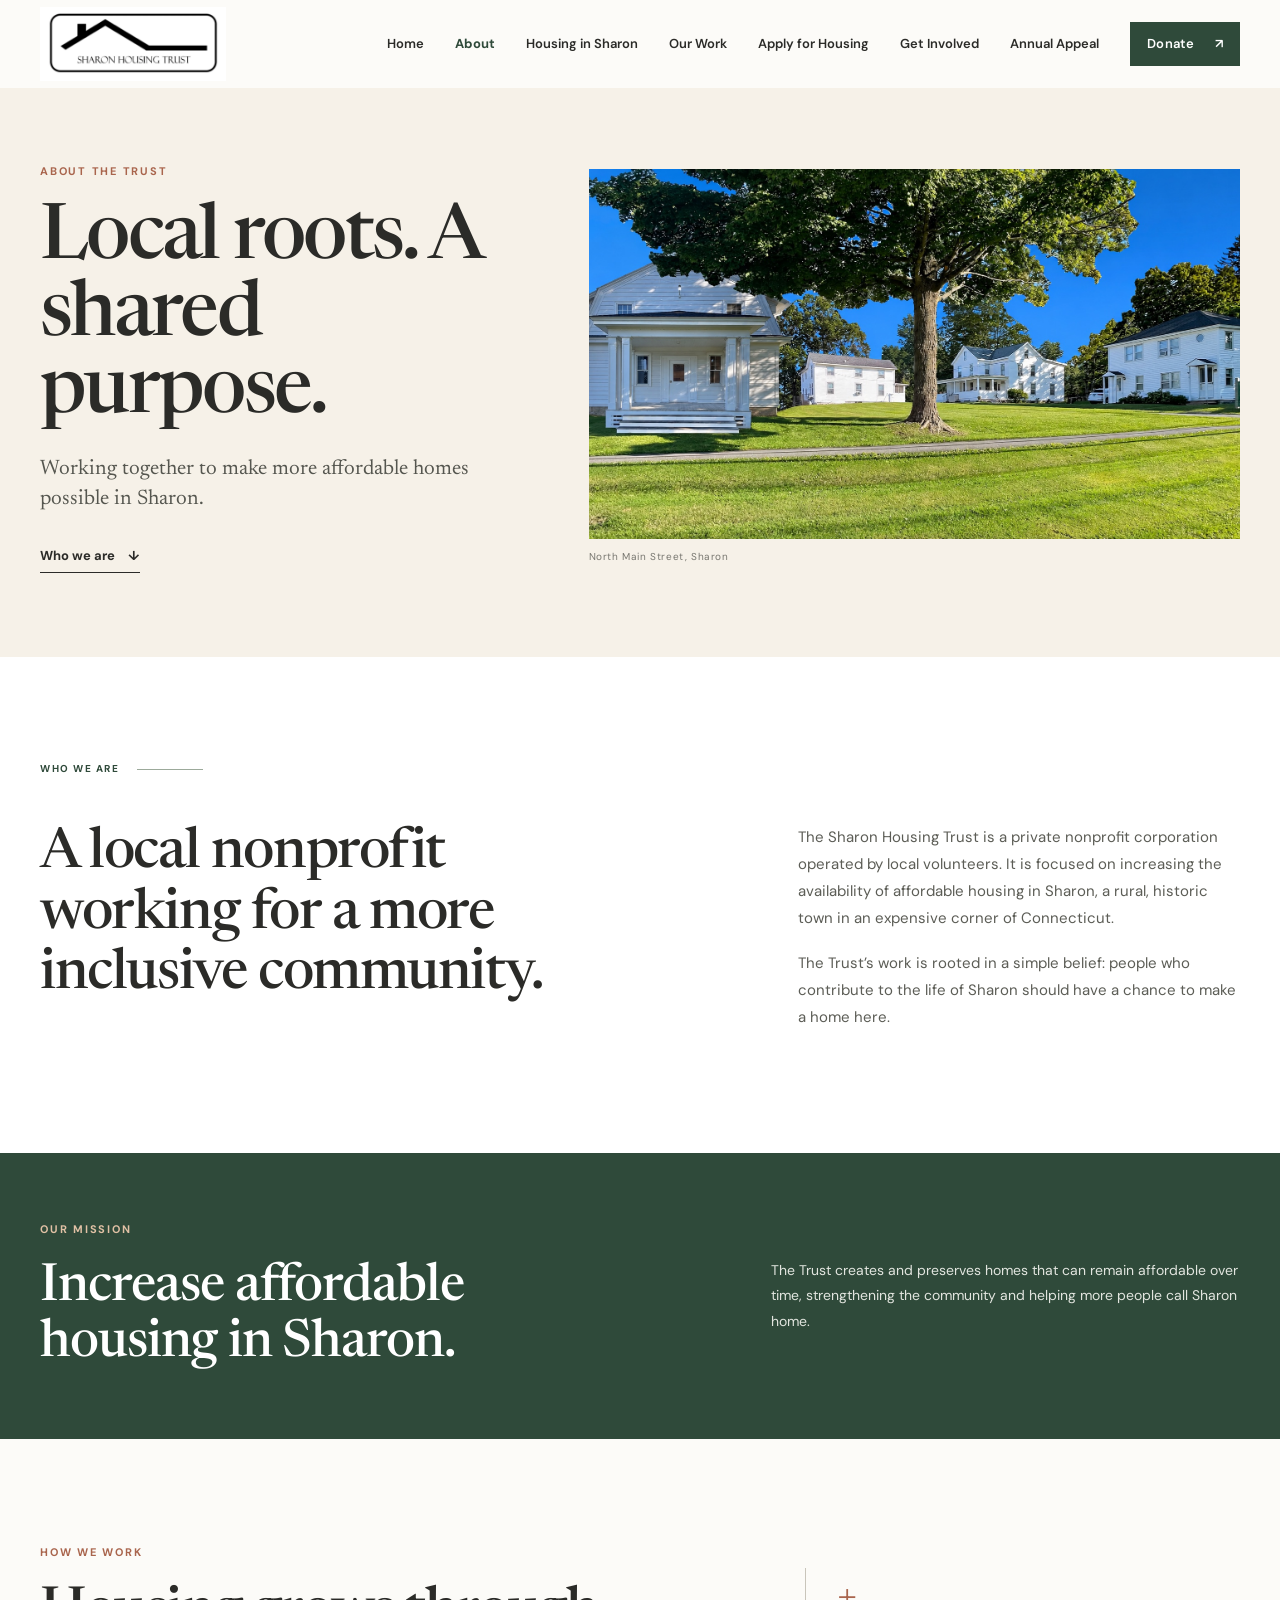
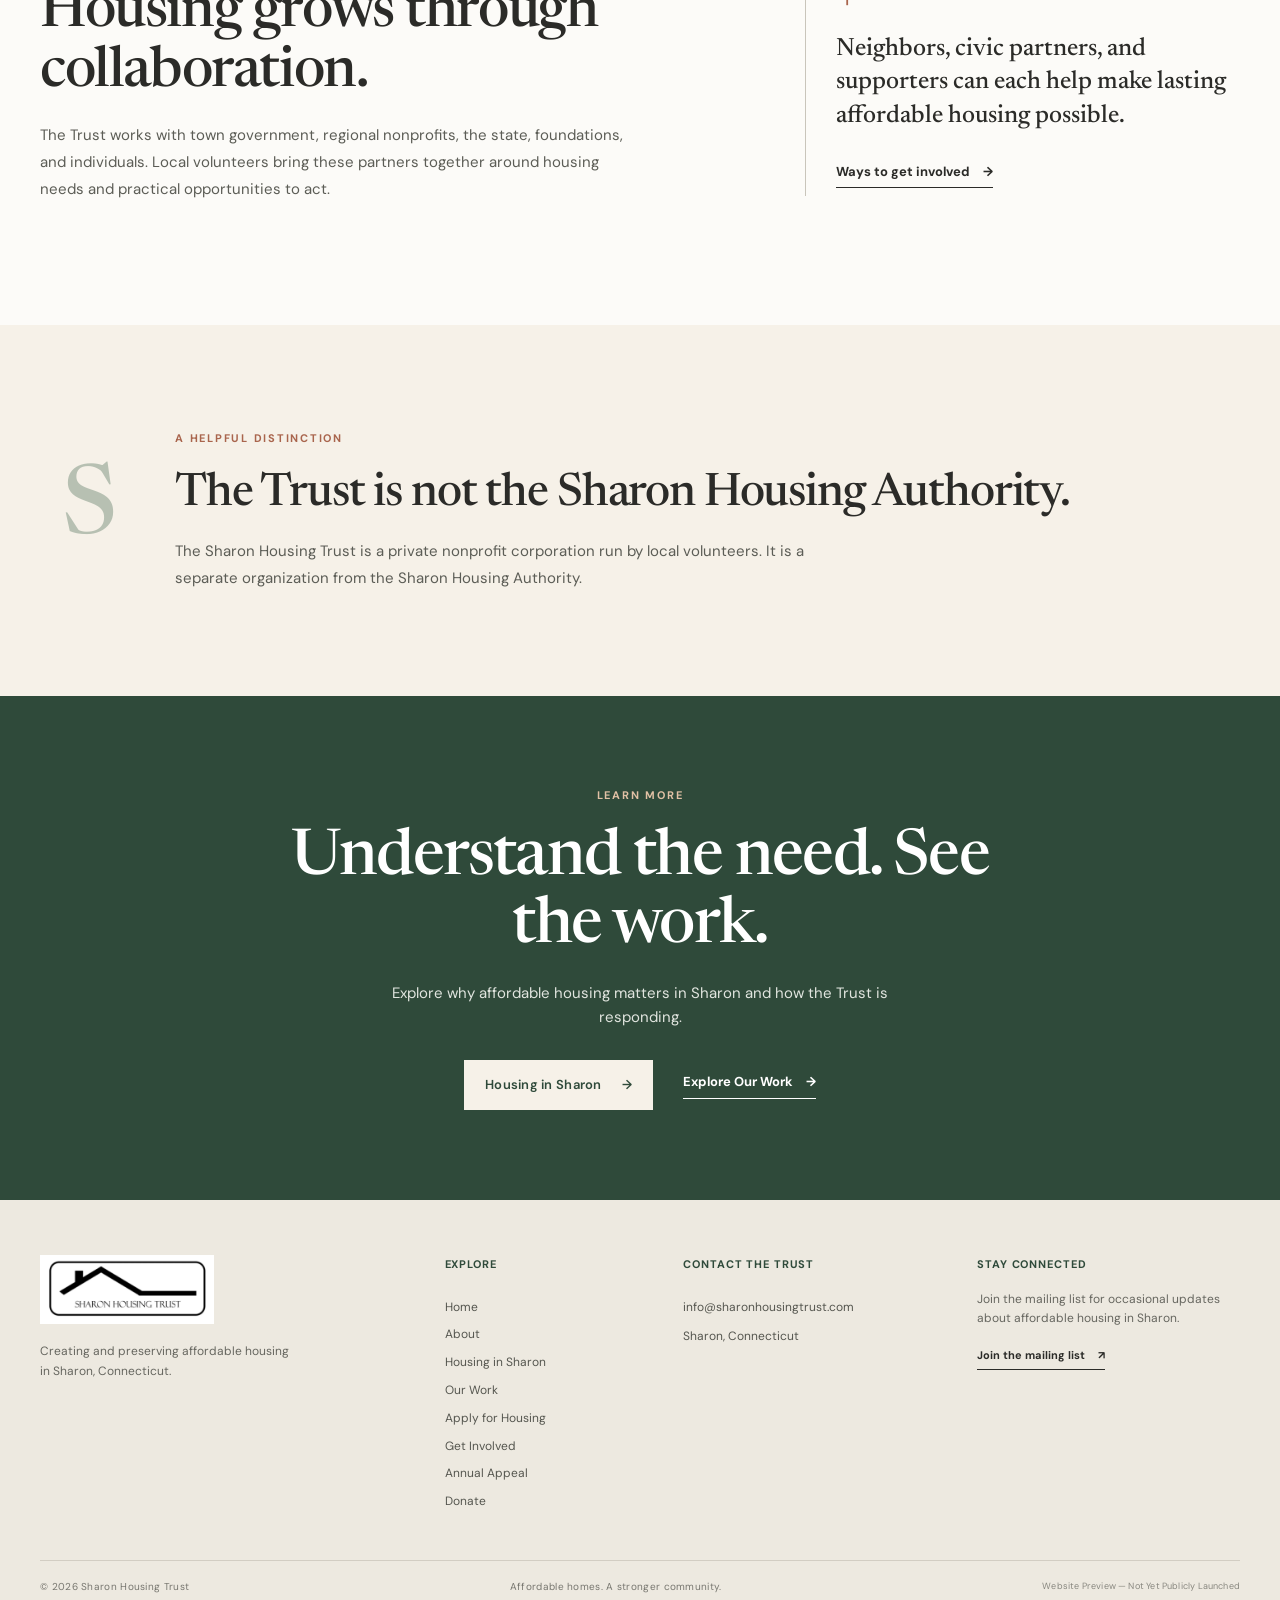
==== commit f1325594: "Add Annual Appeal page and PayPal donation link" ====
--- a/about.html
+++ b/about.html
@@ -11,7 +11,7 @@
 </head>
 <body class="about-page">
   <a class="skip-link" href="#main">Skip to content</a>
-  <header class="site-header"><div class="header-inner"><a class="brand" href="index.html#top" aria-label="Sharon Housing Trust home"><img src="assets/sharon-housing-trust-logo.png" alt="Sharon Housing Trust"></a><button class="menu-toggle" aria-expanded="false" aria-controls="primary-nav" aria-label="Open navigation"><span></span><span></span></button><nav id="primary-nav" class="primary-nav" aria-label="Main navigation"><a href="index.html#top">Home</a><a href="about.html" aria-current="page">About</a><a href="housing-in-sharon.html">Housing in Sharon</a><a href="our-work.html">Our Work</a><a href="apply-for-housing.html">Apply for Housing</a><a href="get-involved.html">Get Involved</a><a class="button button-small" href="donate.html">Donate <span aria-hidden="true">↗</span></a></nav></div></header>
+  <header class="site-header"><div class="header-inner"><a class="brand" href="index.html#top" aria-label="Sharon Housing Trust home"><img src="assets/sharon-housing-trust-logo.png" alt="Sharon Housing Trust"></a><button class="menu-toggle" aria-expanded="false" aria-controls="primary-nav" aria-label="Open navigation"><span></span><span></span></button><nav id="primary-nav" class="primary-nav" aria-label="Main navigation"><a href="index.html#top">Home</a><a href="about.html" aria-current="page">About</a><a href="housing-in-sharon.html">Housing in Sharon</a><a href="our-work.html">Our Work</a><a href="apply-for-housing.html">Apply for Housing</a><a href="get-involved.html">Get Involved</a><a href="annual-appeal.html">Annual Appeal</a><a class="button button-small" href="donate.html">Donate <span aria-hidden="true">↗</span></a></nav></div></header>
   <main id="main">
     <section class="housing-hero" aria-labelledby="page-title"><div class="housing-hero-copy"><p class="eyebrow">About the Trust</p><h1 id="page-title">Local roots. A shared purpose.</h1><p>Working together to make more affordable homes possible in Sharon.</p><a class="text-link" href="#who-we-are">Who we are <span aria-hidden="true">↓</span></a></div><figure class="housing-hero-image"><img src="assets/north-main-hero.jpg" alt="Homes at the North Main Street housing campus in Sharon"><figcaption>North Main Street, Sharon</figcaption></figure></section>
     <section class="about-intro section-pad" id="who-we-are"><div class="section-label"><span>Who we are</span><i></i></div><div class="about-intro-grid"><h2>A local nonprofit working for a more inclusive community.</h2><div><p>The Sharon Housing Trust is a private nonprofit corporation operated by local volunteers. It is focused on increasing the availability of affordable housing in Sharon, a rural, historic town in an expensive corner of Connecticut.</p><p>The Trust’s work is rooted in a simple belief: people who contribute to the life of Sharon should have a chance to make a home here.</p></div></div></section>
@@ -20,7 +20,7 @@
     <section class="distinction section-pad"><div class="distinction-mark" aria-hidden="true">S</div><div><p class="eyebrow">A helpful distinction</p><h2>The Trust is not the Sharon Housing Authority.</h2><p>The Sharon Housing Trust is a private nonprofit corporation run by local volunteers. It is a separate organization from the Sharon Housing Authority.</p></div></section>
     <section class="support"><div class="support-inner"><p class="eyebrow eyebrow-light">Learn more</p><h2>Understand the need. See the work.</h2><p>Explore why affordable housing matters in Sharon and how the Trust is responding.</p><div class="support-actions"><a class="button button-cream" href="housing-in-sharon.html">Housing in Sharon <span aria-hidden="true">→</span></a><a class="text-link light-link" href="our-work.html">Explore Our Work <span aria-hidden="true">→</span></a></div></div></section>
   </main>
-  <footer class="site-footer"><div class="footer-main"><div class="footer-brand"><a href="index.html#top"><img src="assets/sharon-housing-trust-logo.png" alt="Sharon Housing Trust"></a><p>Creating and preserving affordable housing in Sharon, Connecticut.</p></div><div class="footer-links"><p class="footer-title">Explore</p><a href="index.html#top">Home</a><a href="about.html">About</a><a href="housing-in-sharon.html">Housing in Sharon</a><a href="our-work.html">Our Work</a><a href="apply-for-housing.html">Apply for Housing</a><a href="get-involved.html">Get Involved</a><a href="donate.html">Donate</a></div><div class="footer-contact"><p class="footer-title">Contact the Trust</p><a href="mailto:info@sharonhousingtrust.com">info@sharonhousingtrust.com</a><p>Sharon, Connecticut</p></div><div class="footer-news"><p class="footer-title">Stay connected</p><p>Join the mailing list for occasional updates about affordable housing in Sharon.</p><a class="text-link" href="https://sharonhousingtrust.com/subscribe">Join the mailing list <span aria-hidden="true">↗</span></a></div></div><div class="footer-bottom"><span>© 2026 Sharon Housing Trust</span><span>Affordable homes. A stronger community.</span><span class="preview-indicator">Website Preview — Not Yet Publicly Launched</span></div></footer>
+  <footer class="site-footer"><div class="footer-main"><div class="footer-brand"><a href="index.html#top"><img src="assets/sharon-housing-trust-logo.png" alt="Sharon Housing Trust"></a><p>Creating and preserving affordable housing in Sharon, Connecticut.</p></div><div class="footer-links"><p class="footer-title">Explore</p><a href="index.html#top">Home</a><a href="about.html">About</a><a href="housing-in-sharon.html">Housing in Sharon</a><a href="our-work.html">Our Work</a><a href="apply-for-housing.html">Apply for Housing</a><a href="get-involved.html">Get Involved</a><a href="annual-appeal.html">Annual Appeal</a><a href="donate.html">Donate</a></div><div class="footer-contact"><p class="footer-title">Contact the Trust</p><a href="mailto:info@sharonhousingtrust.com">info@sharonhousingtrust.com</a><p>Sharon, Connecticut</p></div><div class="footer-news"><p class="footer-title">Stay connected</p><p>Join the mailing list for occasional updates about affordable housing in Sharon.</p><a class="text-link" href="https://sharonhousingtrust.com/subscribe">Join the mailing list <span aria-hidden="true">↗</span></a></div></div><div class="footer-bottom"><span>© 2026 Sharon Housing Trust</span><span>Affordable homes. A stronger community.</span><span class="preview-indicator">Website Preview — Not Yet Publicly Launched</span></div></footer>
   <script src="script.js"></script>
 </body>
 </html>
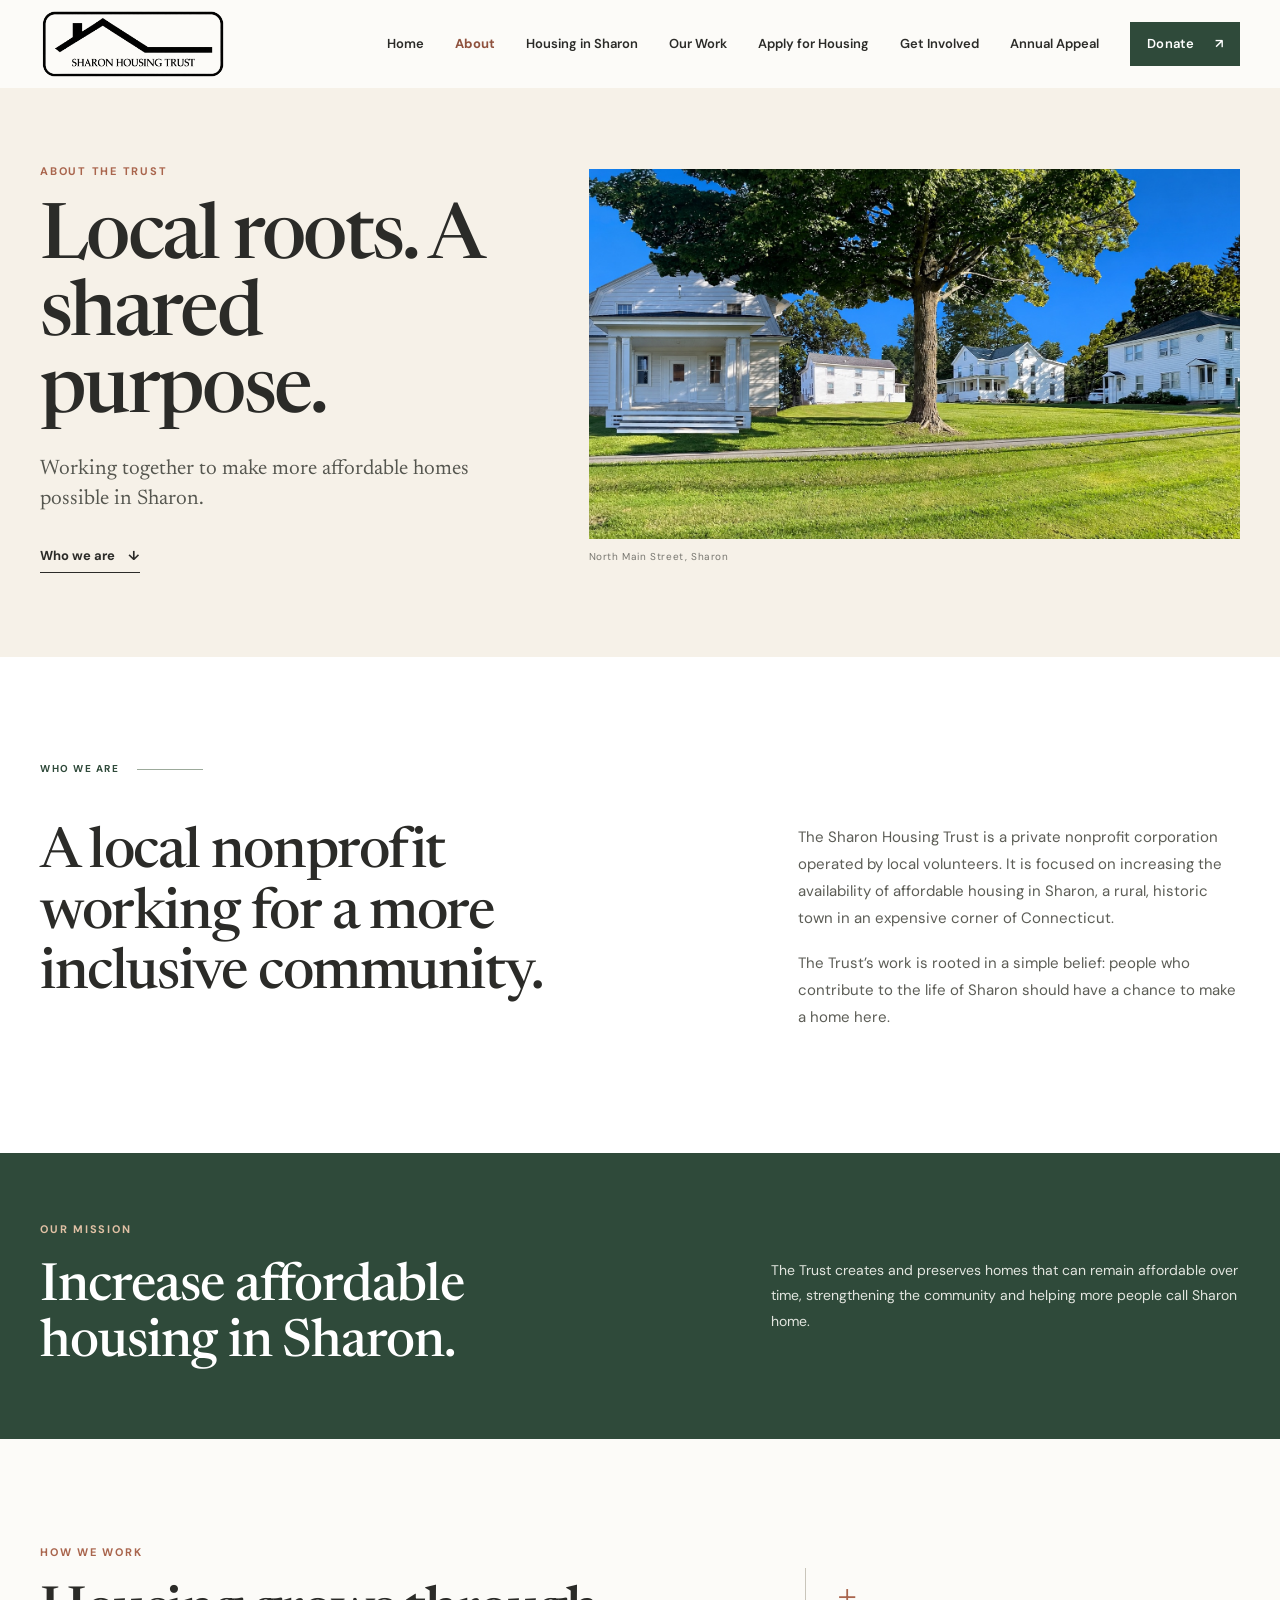
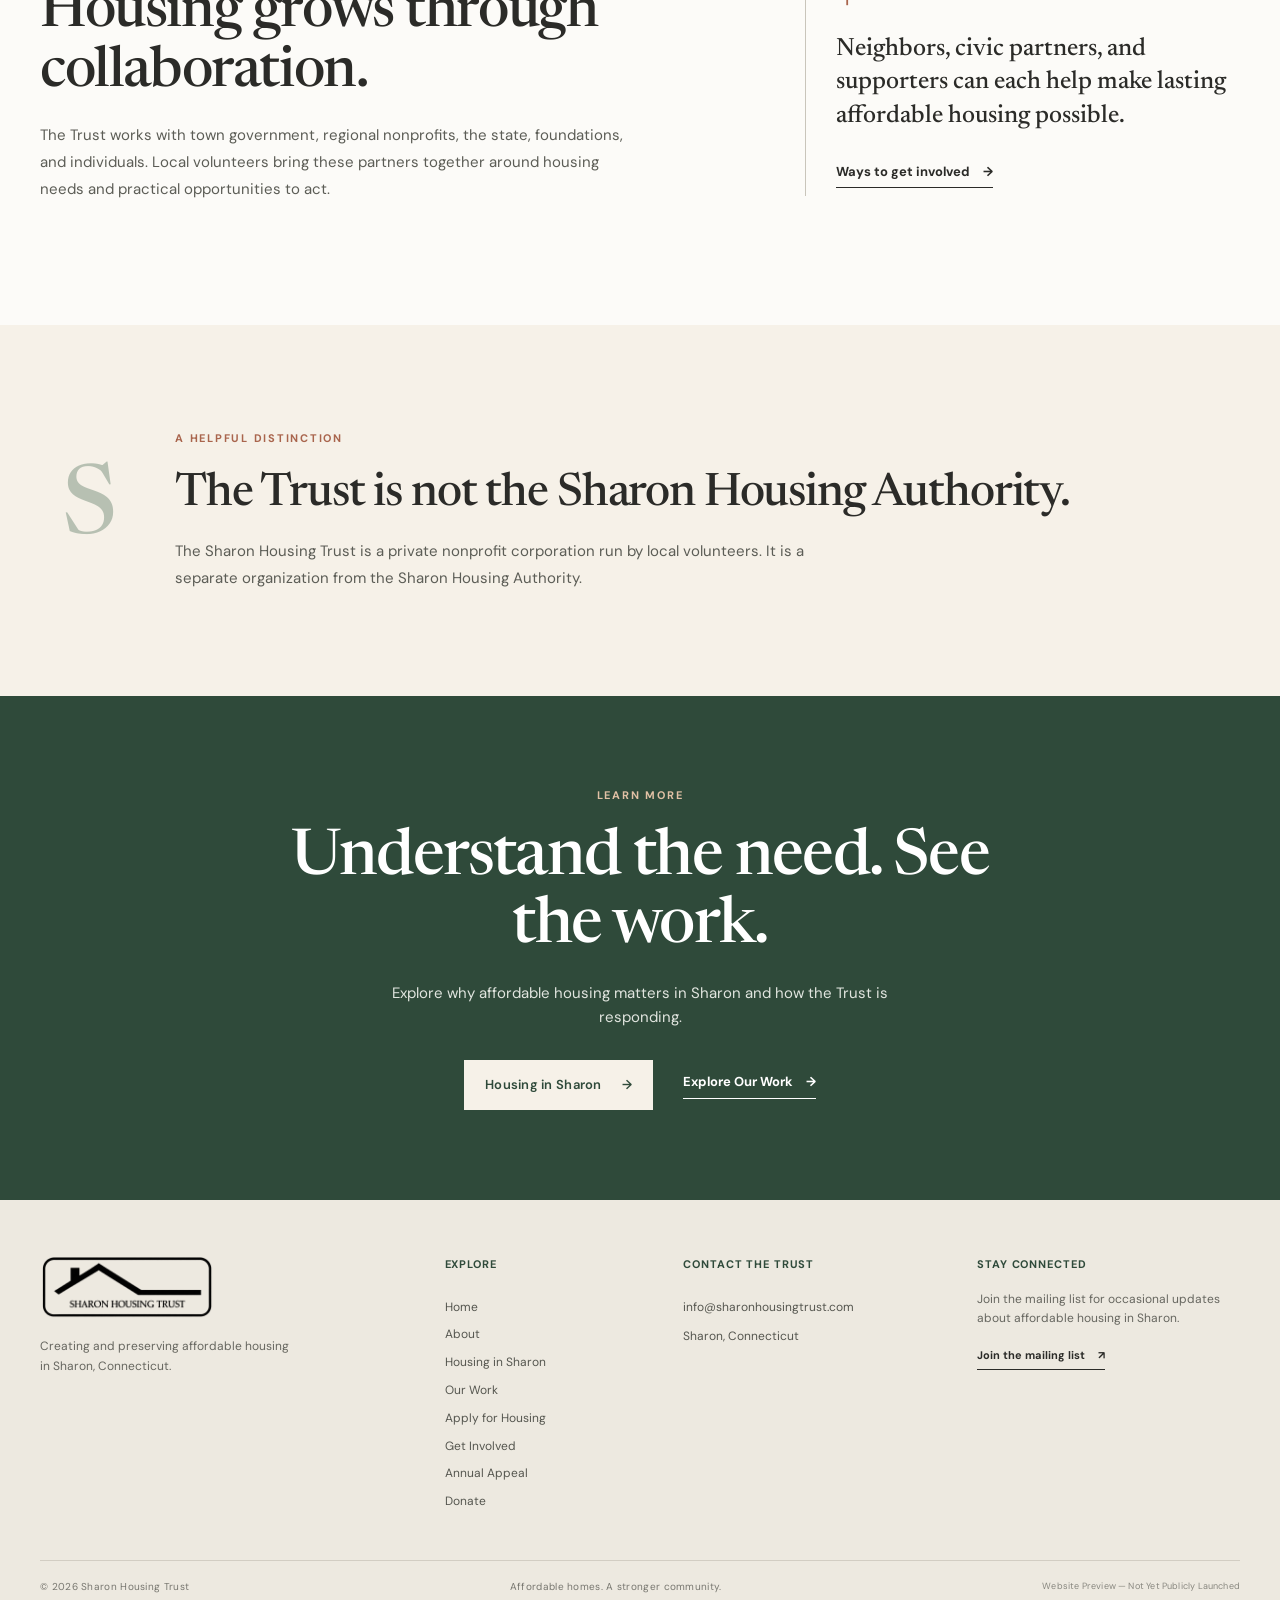
==== commit cc0fafa3: "Move homepage intro below header and refresh logo URL" ====
--- a/about.html
+++ b/about.html
@@ -11,7 +11,7 @@
 </head>
 <body class="about-page">
   <a class="skip-link" href="#main">Skip to content</a>
-  <header class="site-header"><div class="header-inner"><a class="brand" href="index.html#top" aria-label="Sharon Housing Trust home"><img src="assets/sharon-housing-trust-logo.png" alt="Sharon Housing Trust"></a><button class="menu-toggle" aria-expanded="false" aria-controls="primary-nav" aria-label="Open navigation"><span></span><span></span></button><nav id="primary-nav" class="primary-nav" aria-label="Main navigation"><a href="index.html#top">Home</a><a href="about.html" aria-current="page">About</a><a href="housing-in-sharon.html">Housing in Sharon</a><a href="our-work.html">Our Work</a><a href="apply-for-housing.html">Apply for Housing</a><a href="get-involved.html">Get Involved</a><a href="annual-appeal.html">Annual Appeal</a><a class="button button-small" href="donate.html">Donate <span aria-hidden="true">↗</span></a></nav></div></header>
+  <header class="site-header"><div class="header-inner"><a class="brand" href="index.html#top" aria-label="Sharon Housing Trust home"><img src="assets/sharon-housing-trust-logo.png?v=20261124" alt="Sharon Housing Trust"></a><button class="menu-toggle" aria-expanded="false" aria-controls="primary-nav" aria-label="Open navigation"><span></span><span></span></button><nav id="primary-nav" class="primary-nav" aria-label="Main navigation"><a href="index.html#top">Home</a><a href="about.html" aria-current="page">About</a><a href="housing-in-sharon.html">Housing in Sharon</a><a href="our-work.html">Our Work</a><a href="apply-for-housing.html">Apply for Housing</a><a href="get-involved.html">Get Involved</a><a href="annual-appeal.html">Annual Appeal</a><a class="button button-small" href="donate.html">Donate <span aria-hidden="true">↗</span></a></nav></div></header>
   <main id="main">
     <section class="housing-hero" aria-labelledby="page-title"><div class="housing-hero-copy"><p class="eyebrow">About the Trust</p><h1 id="page-title">Local roots. A shared purpose.</h1><p>Working together to make more affordable homes possible in Sharon.</p><a class="text-link" href="#who-we-are">Who we are <span aria-hidden="true">↓</span></a></div><figure class="housing-hero-image"><img src="assets/north-main-hero.jpg" alt="Homes at the North Main Street housing campus in Sharon"><figcaption>North Main Street, Sharon</figcaption></figure></section>
     <section class="about-intro section-pad" id="who-we-are"><div class="section-label"><span>Who we are</span><i></i></div><div class="about-intro-grid"><h2>A local nonprofit working for a more inclusive community.</h2><div><p>The Sharon Housing Trust is a private nonprofit corporation operated by local volunteers. It is focused on increasing the availability of affordable housing in Sharon, a rural, historic town in an expensive corner of Connecticut.</p><p>The Trust’s work is rooted in a simple belief: people who contribute to the life of Sharon should have a chance to make a home here.</p></div></div></section>
@@ -20,7 +20,7 @@
     <section class="distinction section-pad"><div class="distinction-mark" aria-hidden="true">S</div><div><p class="eyebrow">A helpful distinction</p><h2>The Trust is not the Sharon Housing Authority.</h2><p>The Sharon Housing Trust is a private nonprofit corporation run by local volunteers. It is a separate organization from the Sharon Housing Authority.</p></div></section>
     <section class="support"><div class="support-inner"><p class="eyebrow eyebrow-light">Learn more</p><h2>Understand the need. See the work.</h2><p>Explore why affordable housing matters in Sharon and how the Trust is responding.</p><div class="support-actions"><a class="button button-cream" href="housing-in-sharon.html">Housing in Sharon <span aria-hidden="true">→</span></a><a class="text-link light-link" href="our-work.html">Explore Our Work <span aria-hidden="true">→</span></a></div></div></section>
   </main>
-  <footer class="site-footer"><div class="footer-main"><div class="footer-brand"><a href="index.html#top"><img src="assets/sharon-housing-trust-logo.png" alt="Sharon Housing Trust"></a><p>Creating and preserving affordable housing in Sharon, Connecticut.</p></div><div class="footer-links"><p class="footer-title">Explore</p><a href="index.html#top">Home</a><a href="about.html">About</a><a href="housing-in-sharon.html">Housing in Sharon</a><a href="our-work.html">Our Work</a><a href="apply-for-housing.html">Apply for Housing</a><a href="get-involved.html">Get Involved</a><a href="annual-appeal.html">Annual Appeal</a><a href="donate.html">Donate</a></div><div class="footer-contact"><p class="footer-title">Contact the Trust</p><a href="mailto:info@sharonhousingtrust.com">info@sharonhousingtrust.com</a><p>Sharon, Connecticut</p></div><div class="footer-news"><p class="footer-title">Stay connected</p><p>Join the mailing list for occasional updates about affordable housing in Sharon.</p><a class="text-link" href="https://sharonhousingtrust.com/subscribe">Join the mailing list <span aria-hidden="true">↗</span></a></div></div><div class="footer-bottom"><span>© 2026 Sharon Housing Trust</span><span>Affordable homes. A stronger community.</span><span class="preview-indicator">Website Preview — Not Yet Publicly Launched</span></div></footer>
+  <footer class="site-footer"><div class="footer-main"><div class="footer-brand"><a href="index.html#top"><img src="assets/sharon-housing-trust-logo.png?v=20261124" alt="Sharon Housing Trust"></a><p>Creating and preserving affordable housing in Sharon, Connecticut.</p></div><div class="footer-links"><p class="footer-title">Explore</p><a href="index.html#top">Home</a><a href="about.html">About</a><a href="housing-in-sharon.html">Housing in Sharon</a><a href="our-work.html">Our Work</a><a href="apply-for-housing.html">Apply for Housing</a><a href="get-involved.html">Get Involved</a><a href="annual-appeal.html">Annual Appeal</a><a href="donate.html">Donate</a></div><div class="footer-contact"><p class="footer-title">Contact the Trust</p><a href="mailto:info@sharonhousingtrust.com">info@sharonhousingtrust.com</a><p>Sharon, Connecticut</p></div><div class="footer-news"><p class="footer-title">Stay connected</p><p>Join the mailing list for occasional updates about affordable housing in Sharon.</p><a class="text-link" href="https://sharonhousingtrust.com/subscribe">Join the mailing list <span aria-hidden="true">↗</span></a></div></div><div class="footer-bottom"><span>© 2026 Sharon Housing Trust</span><span>Affordable homes. A stronger community.</span><span class="preview-indicator">Website Preview — Not Yet Publicly Launched</span></div></footer>
   <script src="script.js"></script>
 </body>
 </html>
--- a/styles.css
+++ b/styles.css
@@ -12,8 +12,8 @@
 @media(max-width:680px){.housing-hero{grid-template-columns:1fr;gap:32px;padding:48px 25px 32px;min-height:0}.housing-hero-copy{padding:0}.housing-hero h1{font-size:56px}.housing-hero-copy>p:not(.eyebrow){font-size:19px}.housing-hero-image img{height:240px}.housing-page .section-pad{padding:65px 25px}.need-grid,.community,.prices-layout,.snapshot-heading,.trust-work-heading,.who-trust,.looking,.ways-heading{grid-template-columns:1fr;gap:30px}.need-grid h2,.community h2,.prices-intro h2,.snapshot-heading h2,.trust-work-heading h2,.who-trust h2,.looking h2,.ways-heading h2,.community-feedback h2{font-size:42px}.big-stat{border-left:0;border-top:1px solid #c9c5bb;padding:25px 0 0}.big-stat strong{font-size:100px}.community-stat{padding:28px 24px}.community-stat>strong{font-size:80px}.prices-layout{gap:40px}.price-highlight{margin-top:22px}.price-chart{overflow-x:auto;padding-bottom:5px}.price-chart svg{min-width:620px}.price-chart figcaption{margin-left:58px;min-width:540px}.market-panels{grid-template-columns:1fr;gap:33px}.snapshot-heading{margin-bottom:32px}.market-averages strong{font-size:48px}.project-stories{grid-template-columns:1fr;gap:35px}.project-photo{height:245px}.project-story-copy>p:not(.eyebrow){min-height:0}.trust-work-heading{margin-bottom:34px}.who-trust{padding:62px 25px}.looking{gap:35px}.looking-copy .button{font-size:12px;padding:13px 15px;gap:10px}.ways-heading{margin-bottom:30px}.ways-list article{grid-template-columns:27px 1fr;gap:12px;padding:20px 0}.ways-list article>.text-link{grid-column:2;justify-self:start;margin-top:5px}.ways-list h3{font-size:22px}.community-feedback{grid-template-columns:48px 1fr;gap:11px}.feedback-mark{font-size:77px}.community-feedback>div:last-child>p{font-size:13px}.housing-final-cta .support-actions{gap:18px}.housing-final-cta .button{justify-content:center}}
 
 
-/* Seven primary links need a compact, accessible menu at tablet widths. */
-@media (min-width:681px) and (max-width:1100px){
+/* Keep the navigation comfortable until the tablet menu takes over. */
+@media (min-width:681px) and (max-width:900px){
   .site-header{height:72px}
   .header-inner{padding:0 26px}
   .brand img{width:160px}
@@ -175,16 +175,18 @@
 .housing-page .market-thresholds .market-zero{color:var(--clay)}
 .housing-page .snapshot-source{color:#77766f}
 
-/* Keep every primary page link visible at tablet widths. */
-.primary-nav>[aria-current="page"]:not(.button){font-weight:700;color:var(--green)}
-@media(min-width:681px) and (max-width:1100px){
+/* The open page uses a quiet clay accent in the primary navigation. */
+.primary-nav>[aria-current="page"]:not(.button){font-weight:700;color:#8f523e}
+.primary-nav>.button[aria-current="page"]{background:#8f523e;color:#fff}
+@media(min-width:901px) and (max-width:1100px){
+  .site-header{height:72px}
   .header-inner{gap:14px;padding-left:20px;padding-right:20px}
   .brand{flex:0 0 auto}
-  .brand img{width:clamp(96px,14vw,145px)}
+  .brand img{width:clamp(120px,14vw,145px)}
   .menu-toggle{display:none}
-  .primary-nav{display:flex;position:static;inset:auto;padding:0;background:transparent;border:0;box-shadow:none;align-items:center;justify-content:flex-end;gap:clamp(6px,1.15vw,13px);flex-direction:row;flex:1;min-width:0;font-size:clamp(9px,1.15vw,12px);white-space:nowrap}
+  .primary-nav{display:flex;position:static;inset:auto;padding:0;background:transparent;border:0;box-shadow:none;align-items:center;justify-content:flex-end;gap:clamp(9px,1vw,12px);flex-direction:row;flex:1;min-width:0;font-size:clamp(12px,1.18vw,13px);white-space:nowrap}
   .primary-nav>a:not(.button){padding:0;border:0}
-  .primary-nav .button-small{margin:0;padding:8px 9px;gap:6px;font-size:clamp(9px,1.05vw,11px)}
+  .primary-nav .button-small{margin:0;padding:8px 10px;gap:6px;font-size:clamp(11px,1.13vw,12.5px)}
 }
 
 /* Donate page and architectural donor recognition wall. */
@@ -217,6 +219,16 @@
 .donate-closing h2{font:500 clamp(38px,4.4vw,54px)/1.06 var(--serif);letter-spacing:-.02em;margin:0 0 12px}
 .donate-closing>div>p:last-child{font-size:13px;color:#e2e5df;margin:0}
 .donate-closing .button{white-space:nowrap}
+.annual-appeal-intro .donate-intro-copy h2{font:500 clamp(32px,3.6vw,44px)/1.08 var(--serif);letter-spacing:-.02em;max-width:680px;margin:0 0 20px}
+.annual-appeal-intro .donate-intro-copy>p:not(.eyebrow){max-width:680px;margin-bottom:18px}
+.annual-support{background:var(--white)}
+.annual-support-grid{display:grid;grid-template-columns:.9fr 1.1fr;gap:12%;align-items:start;max-width:1050px;margin:0 auto}
+.annual-support h2{font:500 clamp(38px,4.2vw,56px)/1.08 var(--serif);letter-spacing:-.02em;margin:0;max-width:470px}
+.annual-support-copy>p,.annual-support-copy li{font-size:15px;line-height:1.8;color:#5c5d56}
+.annual-support-copy>p{margin:0 0 20px}
+.annual-support-copy ul{list-style:none;margin:18px 0 22px;padding:0;border-top:1px solid var(--line)}
+.annual-support-copy li{position:relative;padding:14px 0 14px 22px;border-bottom:1px solid var(--line)}
+.annual-support-copy li::before{content:"";position:absolute;left:2px;top:26px;width:6px;height:6px;border-radius:50%;background:var(--clay)}
 @media(max-width:900px){
   .donate-intro{grid-template-columns:1fr .35fr;gap:6%;padding-top:65px;padding-bottom:65px}
   .donate-intro-mark{height:190px}
@@ -235,6 +247,7 @@
   .donor-wall-heading,.donor-wall-footer{font-size:8px;letter-spacing:.1em}
   .donate-closing{padding:48px 25px;align-items:flex-start;flex-direction:column;gap:24px}
   .donate-closing h2{font-size:42px}
+  .annual-support-grid{grid-template-columns:1fr;gap:24px}
 }
 
 /* The recognition wall is architectural decoration, not a set of controls. */
@@ -288,9 +301,15 @@
 @media(max-width:900px){.donor-wall{grid-template-columns:repeat(8,minmax(0,1fr));grid-auto-rows:50px}}
 @media(max-width:680px){.donor-wall{grid-template-columns:repeat(3,minmax(0,1fr));grid-auto-rows:52px}.donor-span-2{grid-column:span 2}.donor-span-3{grid-column:span 3}}
 @media(max-width:680px){.donor-wall{grid-template-columns:repeat(4,minmax(0,1fr));grid-auto-rows:48px}}
-@media(min-width:681px) and (max-width:1100px){
-  .primary-nav{justify-content:space-between;gap:clamp(3px,.6vw,7px);font-size:clamp(12px,1.6vw,15px)}
-  .primary-nav .button-small{padding:10px 14px;gap:7px;font-size:clamp(12px,1.5vw,14px)}
-}
-
 .preview-indicator{font-size:9px;letter-spacing:.02em;color:#88877f}
+.hero-brand-heading{position:absolute;top:clamp(24px,5vh,46px);left:max(40px,calc((100vw - 1240px)/2));z-index:2;margin:0;color:#fff;font:500 clamp(18px,2vw,24px)/1.1 var(--serif);letter-spacing:.02em;text-shadow:0 1px 4px rgba(0,0,0,.38)}
+.hero-content{align-self:flex-end;padding:0 40px clamp(96px,13vh,140px)}
+.hero-copy-panel{max-width:600px;margin:0;padding:0;background:transparent;backdrop-filter:none;-webkit-backdrop-filter:none;border:0}
+.hero-copy-panel .hero-copy{max-width:580px;font-size:clamp(18px,2.1vw,21px);font-weight:600;line-height:1.55;margin:0 0 28px;text-shadow:0 1px 4px rgba(0,0,0,.48)}
+@media(max-width:900px){.hero-content{padding-left:40px;padding-right:40px;padding-bottom:clamp(90px,12vh,120px)}}
+@media(max-width:680px){.hero-content{align-self:flex-end;padding:0 25px 78px}.hero-brand-heading{left:25px;top:24px;font-size:18px}.hero-copy-panel{max-width:500px}.hero-copy-panel .hero-copy{font-size:18px;line-height:1.55;margin-bottom:22px}}
+
+/* Place homepage introduction directly below the site header. */
+.hero-content{align-self:flex-start;padding:clamp(96px,12vh,118px) 40px 0}
+@media(max-width:900px){.hero-content{align-self:flex-start;padding:clamp(94px,12vh,112px) 40px 0}}
+@media(max-width:680px){.hero-content{align-self:flex-start;padding:88px 25px 0}}
